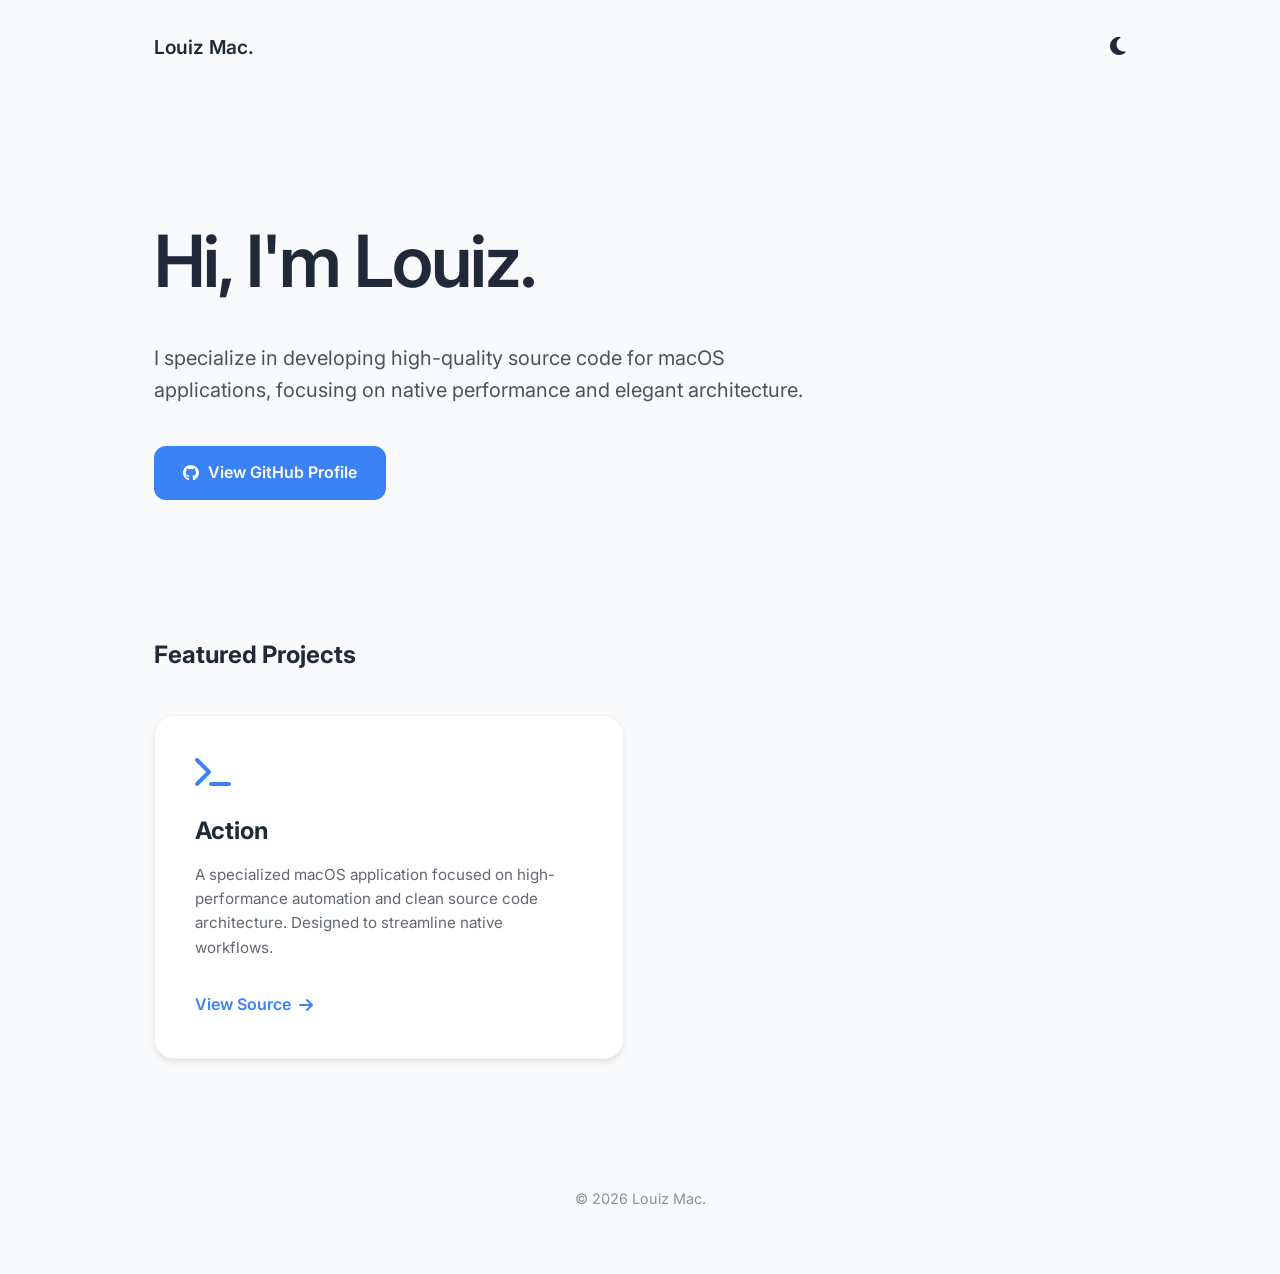
==== index.html @ d2826c2b "Add files via upload" ====
<!DOCTYPE html>
<html lang="en">
<head>
    <meta charset="UTF-8">
    <meta name="viewport" content="width=device-width, initial-scale=1.0">
    <title>Louiz Mac | macOS Developer</title>
    <link href="https://fonts.googleapis.com/css2?family=Inter:wght@300;400;600&display=swap" rel="stylesheet">
    <link rel="stylesheet" href="https://cdnjs.cloudflare.com/ajax/libs/font-awesome/6.4.0/css/all.min.css">
    
    <style>
        :root {
            --bg-color: #f9fafb;
            --text-color: #1f2937;
            --card-bg: #ffffff;
            --primary: #3b82f6;
            --hover-color: #2563eb;
            --shadow: 0 4px 6px -1px rgba(0, 0, 0, 0.1);
            --transition: all 0.3s cubic-bezier(0.4, 0, 0.2, 1);
        }

        [data-theme="dark"] {
            --bg-color: #0f172a;
            --text-color: #f1f5f9;
            --card-bg: #1e293b;
            --primary: #60a5fa;
            --hover-color: #3b82f6;
            --shadow: 0 10px 15px -3px rgba(0, 0, 0, 0.3);
        }

        * { margin: 0; padding: 0; box-sizing: border-box; }

        body {
            font-family: 'Inter', sans-serif;
            background-color: var(--bg-color);
            color: var(--text-color);
            transition: background-color 0.4s ease, color 0.4s ease;
            line-height: 1.6;
            min-height: 100vh;
        }

        @keyframes fadeInUp {
            from { opacity: 0; transform: translateY(20px); }
            to { opacity: 1; transform: translateY(0); }
        }

        .animate-up { opacity: 0; animation: fadeInUp 0.8s ease forwards; }
        .delay-1 { animation-delay: 0.2s; }
        .delay-2 { animation-delay: 0.4s; }

        nav {
            display: flex;
            justify-content: space-between;
            align-items: center;
            padding: 2rem 5%;
            max-width: 1100px;
            margin: 0 auto;
        }

        .logo { font-size: 1.2rem; font-weight: 600; }

        .theme-toggle {
            background: none; border: none; color: var(--text-color);
            font-size: 1.3rem; cursor: pointer; transition: var(--transition);
        }

        header {
            padding: 12vh 5% 8vh 5%;
            max-width: 1100px;
            margin: 0 auto;
        }

        header h1 {
            font-size: clamp(2.5rem, 6vw, 4.5rem);
            font-weight: 600;
            margin-bottom: 1.5rem;
            letter-spacing: -2px;
        }

        header p {
            font-size: 1.25rem;
            opacity: 0.8;
            margin-bottom: 2.5rem;
            max-width: 650px;
        }

        .btn {
            display: inline-flex;
            align-items: center;
            gap: 0.6rem;
            background-color: var(--primary);
            color: #fff !important;
            padding: 0.9rem 1.8rem;
            border-radius: 12px;
            text-decoration: none;
            font-weight: 600;
            transition: var(--transition);
        }

        .btn:hover {
            transform: translateY(-3px);
            box-shadow: 0 10px 20px -5px rgba(59, 130, 246, 0.4);
        }

        section {
            padding: 4rem 5%;
            max-width: 1100px;
            margin: 0 auto;
        }

        .grid {
            display: grid;
            grid-template-columns: repeat(auto-fill, minmax(320px, 1fr));
            gap: 2rem;
        }

        .card {
            background-color: var(--card-bg);
            border-radius: 20px;
            padding: 2.5rem;
            box-shadow: var(--shadow);
            transition: var(--transition);
            text-decoration: none;
            color: inherit;
            border: 1px solid rgba(0,0,0,0.05);
        }

        [data-theme="dark"] .card { border-color: rgba(255,255,255,0.05); }

        .card:hover {
            transform: translateY(-10px);
            border-color: var(--primary);
        }

        .card i.main-icon {
            font-size: 2rem;
            color: var(--primary);
            margin-bottom: 1.5rem;
            display: block;
        }

        .card h3 { font-size: 1.5rem; margin-bottom: 0.8rem; }
        .card p { opacity: 0.7; font-size: 0.95rem; margin-bottom: 2rem; }

        .card-link {
            font-weight: 600;
            color: var(--primary);
            display: flex;
            align-items: center;
            gap: 0.5rem;
        }

        footer {
            text-align: center;
            padding: 4rem 0;
            opacity: 0.5;
            font-size: 0.9rem;
        }

        @media (max-width: 768px) {
            header { text-align: center; }
            header p { margin-left: auto; margin-right: auto; }
        }
    </style>
</head>
<body>

    <nav class="animate-up">
        <div class="logo">Louiz Mac.</div>
        <button class="theme-toggle" id="theme-toggle">
            <i class="fas fa-moon"></i>
        </button>
    </nav>

    <header class="animate-up delay-1">
        <h1>Hi, I'm Louiz.</h1>
        <p>I specialize in developing high-quality source code for macOS applications, focusing on native performance and elegant architecture.</p>
        <a href="https://github.com/louizmac" target="_blank" class="btn">
            <i class="fab fa-github"></i> View GitHub Profile
        </a>
    </header>

    <section class="animate-up delay-2">
        <h2 style="margin-bottom: 2.5rem;">Featured Projects</h2>
        <div class="grid" id="project-container">
            </div>
    </section>

    <footer>
        <p>&copy; <span id="year"></span> Louiz Mac.</p>
    </footer>

    <script>
        document.getElementById('year').textContent = new Date().getFullYear();

        async function loadProjects() {
            const container = document.getElementById('project-container');
            try {
                const response = await fetch('projects.json');
                const projects = await response.json();
                
                container.innerHTML = projects.map(p => `
                    <a href="${p.link}" target="_blank" class="card">
                        <i class="${p.icon} main-icon"></i>
                        <h3>${p.title}</h3>
                        <p>${p.description}</p>
                        <div class="card-link">
                            View Source <i class="fas fa-arrow-right"></i>
                        </div>
                    </a>
                `).join('');
            } catch (err) {
                container.innerHTML = "<p>Error loading projects. Check console.</p>";
                console.error(err);
            }
        }

        const themeToggle = document.getElementById('theme-toggle');
        const icon = themeToggle.querySelector('i');
        
        const setTheme = (theme) => {
            document.documentElement.setAttribute('data-theme', theme);
            localStorage.setItem('theme', theme);
            icon.className = theme === 'dark' ? 'fas fa-sun' : 'fas fa-moon';
        };

        themeToggle.addEventListener('click', () => {
            const isDark = document.documentElement.getAttribute('data-theme') === 'dark';
            setTheme(isDark ? 'light' : 'dark');
        });

        const savedTheme = localStorage.getItem('theme') || 
            (window.matchMedia('(prefers-color-scheme: dark)').matches ? 'dark' : 'light');
        setTheme(savedTheme);
        loadProjects();
    </script>
</body>
</html>
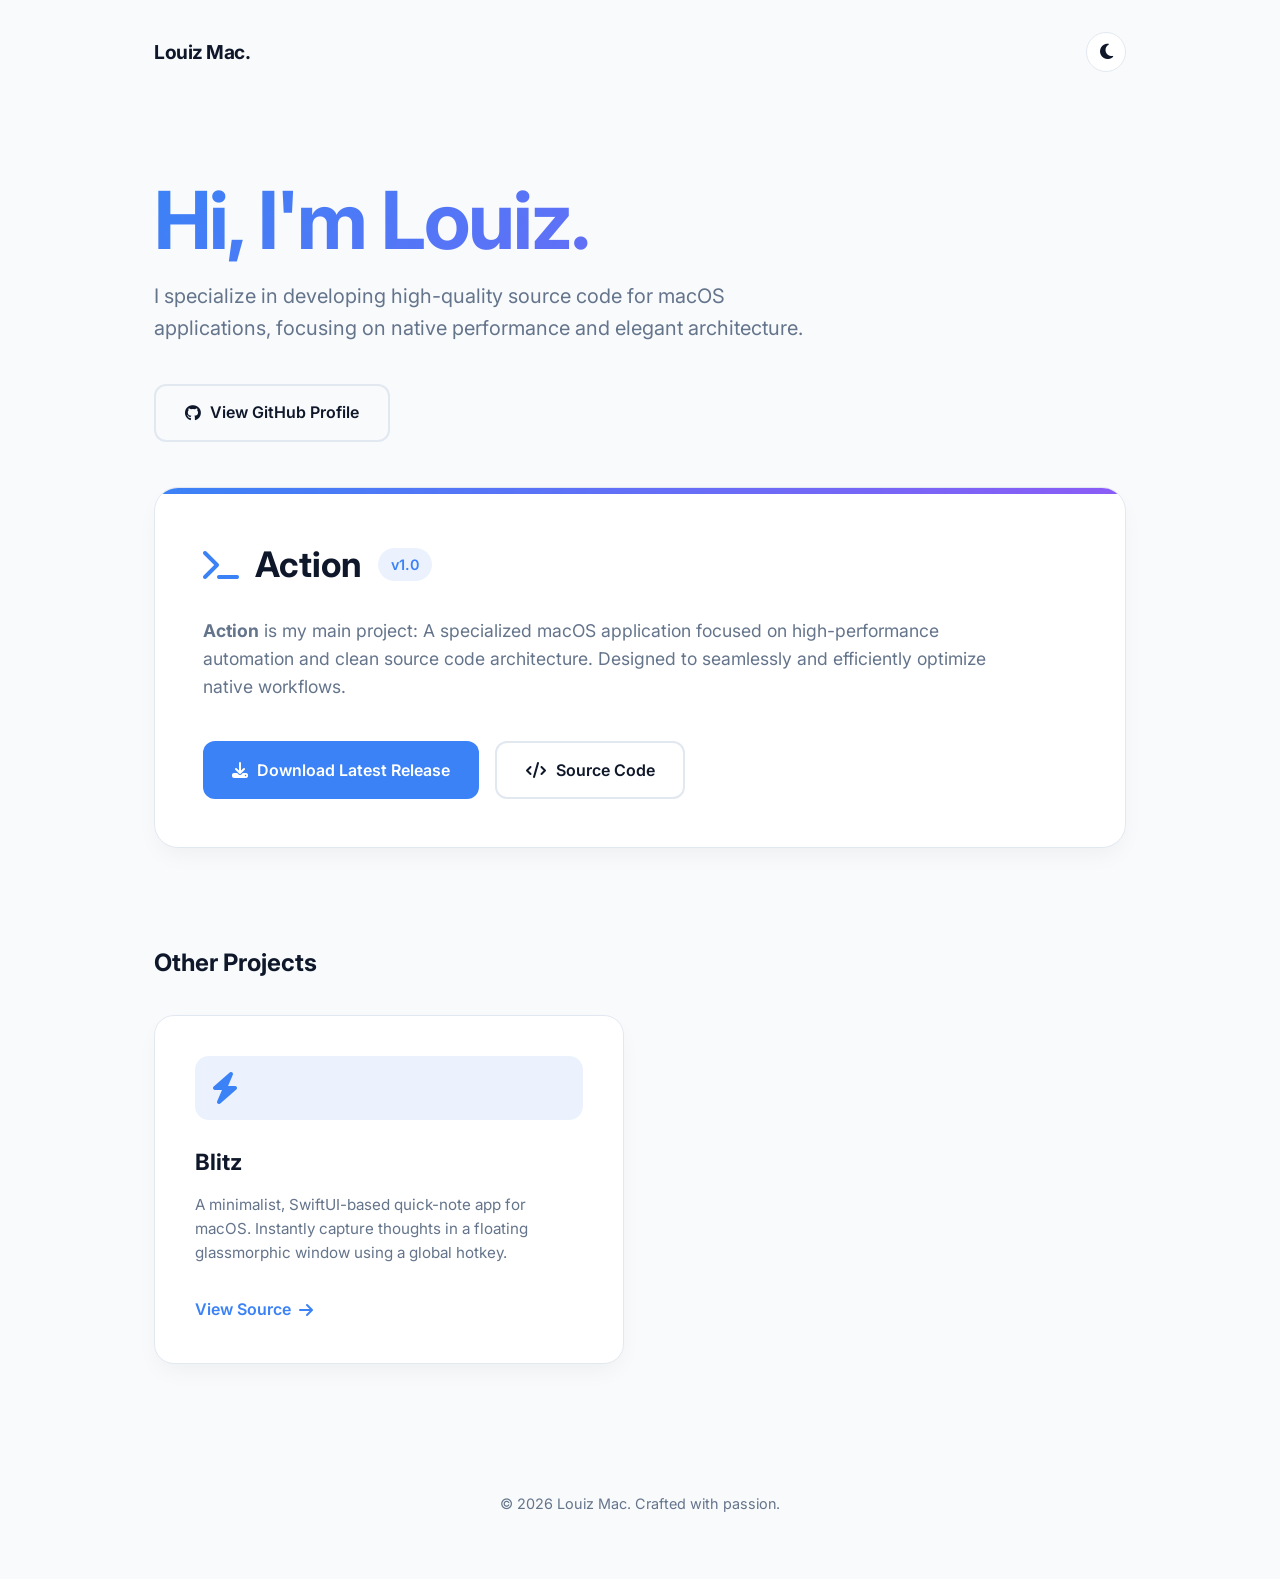
==== commit 9574a40c: "Update index.html" ====
--- a/index.html
+++ b/index.html
@@ -4,27 +4,33 @@
     <meta charset="UTF-8">
     <meta name="viewport" content="width=device-width, initial-scale=1.0">
     <title>Louiz Mac | macOS Developer</title>
-    <link href="https://fonts.googleapis.com/css2?family=Inter:wght@300;400;600&display=swap" rel="stylesheet">
+    <link href="https://fonts.googleapis.com/css2?family=Inter:wght@300;400;500;600;700&display=swap" rel="stylesheet">
     <link rel="stylesheet" href="https://cdnjs.cloudflare.com/ajax/libs/font-awesome/6.4.0/css/all.min.css">
     
     <style>
         :root {
-            --bg-color: #f9fafb;
-            --text-color: #1f2937;
+            --bg-color: #f8fafc;
+            --text-color: #0f172a;
+            --text-muted: #64748b;
             --card-bg: #ffffff;
             --primary: #3b82f6;
-            --hover-color: #2563eb;
-            --shadow: 0 4px 6px -1px rgba(0, 0, 0, 0.1);
+            --primary-hover: #2563eb;
+            --accent: #8b5cf6;
+            --border-color: #e2e8f0;
+            --shadow: 0 10px 25px -5px rgba(0, 0, 0, 0.05), 0 8px 10px -6px rgba(0, 0, 0, 0.01);
             --transition: all 0.3s cubic-bezier(0.4, 0, 0.2, 1);
         }
 
         [data-theme="dark"] {
             --bg-color: #0f172a;
-            --text-color: #f1f5f9;
+            --text-color: #f8fafc;
+            --text-muted: #94a3b8;
             --card-bg: #1e293b;
             --primary: #60a5fa;
-            --hover-color: #3b82f6;
-            --shadow: 0 10px 15px -3px rgba(0, 0, 0, 0.3);
+            --primary-hover: #3b82f6;
+            --accent: #a78bfa;
+            --border-color: rgba(255, 255, 255, 0.1);
+            --shadow: 0 20px 25px -5px rgba(0, 0, 0, 0.3), 0 8px 10px -6px rgba(0, 0, 0, 0.1);
         }
 
         * { margin: 0; padding: 0; box-sizing: border-box; }
@@ -44,8 +50,9 @@
         }
 
         .animate-up { opacity: 0; animation: fadeInUp 0.8s ease forwards; }
-        .delay-1 { animation-delay: 0.2s; }
-        .delay-2 { animation-delay: 0.4s; }
+        .delay-1 { animation-delay: 0.15s; }
+        .delay-2 { animation-delay: 0.3s; }
+        .delay-3 { animation-delay: 0.45s; }
 
         nav {
             display: flex;
@@ -56,29 +63,39 @@
             margin: 0 auto;
         }
 
-        .logo { font-size: 1.2rem; font-weight: 600; }
+        .logo { font-size: 1.2rem; font-weight: 700; letter-spacing: -0.5px; }
 
         .theme-toggle {
-            background: none; border: none; color: var(--text-color);
-            font-size: 1.3rem; cursor: pointer; transition: var(--transition);
-        }
+            background: var(--card-bg); 
+            border: 1px solid var(--border-color);
+            color: var(--text-color);
+            width: 40px; height: 40px;
+            border-radius: 50%;
+            display: flex; align-items: center; justify-content: center;
+            font-size: 1.1rem; cursor: pointer; transition: var(--transition);
+        }
+        .theme-toggle:hover { transform: rotate(15deg); }
 
         header {
-            padding: 12vh 5% 8vh 5%;
+            padding: 8vh 5% 5vh 5%;
             max-width: 1100px;
             margin: 0 auto;
         }
 
         header h1 {
-            font-size: clamp(2.5rem, 6vw, 4.5rem);
-            font-weight: 600;
-            margin-bottom: 1.5rem;
+            font-size: clamp(3rem, 7vw, 5rem);
+            font-weight: 700;
+            margin-bottom: 1rem;
             letter-spacing: -2px;
+            line-height: 1.1;
+            background: linear-gradient(135deg, var(--primary), var(--accent));
+            -webkit-background-clip: text;
+            -webkit-text-fill-color: transparent;
         }
 
         header p {
             font-size: 1.25rem;
-            opacity: 0.8;
+            color: var(--text-muted);
             margin-bottom: 2.5rem;
             max-width: 650px;
         }
@@ -86,6 +103,7 @@
         .btn {
             display: inline-flex;
             align-items: center;
+            justify-content: center;
             gap: 0.6rem;
             background-color: var(--primary);
             color: #fff !important;
@@ -94,17 +112,113 @@
             text-decoration: none;
             font-weight: 600;
             transition: var(--transition);
+            border: none;
+            cursor: pointer;
         }
 
         .btn:hover {
+            background-color: var(--primary-hover);
             transform: translateY(-3px);
             box-shadow: 0 10px 20px -5px rgba(59, 130, 246, 0.4);
         }
 
-        section {
-            padding: 4rem 5%;
+        .btn-outline {
+            background-color: transparent;
+            color: var(--text-color) !important;
+            border: 2px solid var(--border-color);
+        }
+
+        .btn-outline:hover {
+            background-color: var(--card-bg);
+            border-color: var(--primary);
+            box-shadow: none;
+        }
+
+        .hero-project {
+            padding: 0 5% 4rem 5%;
             max-width: 1100px;
             margin: 0 auto;
+        }
+
+        .main-card {
+            background: var(--card-bg);
+            border-radius: 24px;
+            padding: 3rem;
+            box-shadow: var(--shadow);
+            border: 1px solid var(--border-color);
+            position: relative;
+            overflow: hidden;
+            display: flex;
+            flex-direction: column;
+            gap: 1.5rem;
+        }
+
+        .main-card::before {
+            content: '';
+            position: absolute;
+            top: 0; left: 0; width: 100%; height: 6px;
+            background: linear-gradient(90deg, var(--primary), var(--accent));
+        }
+
+        .main-card-header {
+            display: flex;
+            align-items: center;
+            justify-content: space-between;
+            flex-wrap: wrap;
+            gap: 1rem;
+        }
+
+        .project-title-group {
+            display: flex;
+            align-items: center;
+            gap: 1rem;
+        }
+
+        .main-card h2 {
+            font-size: 2.2rem;
+            font-weight: 700;
+        }
+
+        .version-badge {
+            background: rgba(59, 130, 246, 0.1);
+            color: var(--primary);
+            padding: 0.3rem 0.8rem;
+            border-radius: 20px;
+            font-size: 0.9rem;
+            font-weight: 600;
+            display: inline-flex;
+            align-items: center;
+            gap: 0.4rem;
+        }
+
+        [data-theme="dark"] .version-badge { background: rgba(96, 165, 250, 0.15); }
+
+        .main-card p {
+            color: var(--text-muted);
+            font-size: 1.1rem;
+            max-width: 800px;
+        }
+
+        .main-card-actions {
+            display: flex;
+            gap: 1rem;
+            margin-top: 1rem;
+            flex-wrap: wrap;
+        }
+
+        section {
+            padding: 2rem 5% 4rem 5%;
+            max-width: 1100px;
+            margin: 0 auto;
+        }
+
+        .section-title {
+            font-size: 1.5rem;
+            margin-bottom: 2rem;
+            color: var(--text-color);
+            display: flex;
+            align-items: center;
+            gap: 0.5rem;
         }
 
         .grid {
@@ -121,13 +235,13 @@
             transition: var(--transition);
             text-decoration: none;
             color: inherit;
-            border: 1px solid rgba(0,0,0,0.05);
-        }
-
-        [data-theme="dark"] .card { border-color: rgba(255,255,255,0.05); }
+            border: 1px solid var(--border-color);
+            display: flex;
+            flex-direction: column;
+        }
 
         .card:hover {
-            transform: translateY(-10px);
+            transform: translateY(-8px);
             border-color: var(--primary);
         }
 
@@ -135,11 +249,16 @@
             font-size: 2rem;
             color: var(--primary);
             margin-bottom: 1.5rem;
-            display: block;
-        }
-
-        .card h3 { font-size: 1.5rem; margin-bottom: 0.8rem; }
-        .card p { opacity: 0.7; font-size: 0.95rem; margin-bottom: 2rem; }
+            display: inline-block;
+            background: rgba(59, 130, 246, 0.1);
+            padding: 1rem;
+            border-radius: 14px;
+        }
+
+        [data-theme="dark"] .card i.main-icon { background: rgba(96, 165, 250, 0.15); }
+
+        .card h3 { font-size: 1.4rem; margin-bottom: 0.8rem; }
+        .card p { color: var(--text-muted); font-size: 0.95rem; margin-bottom: 2rem; flex-grow: 1; }
 
         .card-link {
             font-weight: 600;
@@ -147,18 +266,20 @@
             display: flex;
             align-items: center;
             gap: 0.5rem;
+            margin-top: auto;
         }
 
         footer {
             text-align: center;
             padding: 4rem 0;
-            opacity: 0.5;
+            color: var(--text-muted);
             font-size: 0.9rem;
         }
 
         @media (max-width: 768px) {
-            header { text-align: center; }
-            header p { margin-left: auto; margin-right: auto; }
+            header, .main-card-header { text-align: center; justify-content: center; }
+            .project-title-group { flex-direction: column; }
+            .main-card-actions { justify-content: center; }
         }
     </style>
 </head>
@@ -166,7 +287,7 @@
 
     <nav class="animate-up">
         <div class="logo">Louiz Mac.</div>
-        <button class="theme-toggle" id="theme-toggle">
+        <button class="theme-toggle" id="theme-toggle" aria-label="Toggle Dark Mode">
             <i class="fas fa-moon"></i>
         </button>
     </nav>
@@ -174,23 +295,70 @@
     <header class="animate-up delay-1">
         <h1>Hi, I'm Louiz.</h1>
         <p>I specialize in developing high-quality source code for macOS applications, focusing on native performance and elegant architecture.</p>
-        <a href="https://github.com/louizmac" target="_blank" class="btn">
+        <a href="https://github.com/louizmac" target="_blank" class="btn btn-outline">
             <i class="fab fa-github"></i> View GitHub Profile
         </a>
     </header>
 
-    <section class="animate-up delay-2">
-        <h2 style="margin-bottom: 2.5rem;">Featured Projects</h2>
+    <div class="hero-project animate-up delay-2">
+        <div class="main-card">
+            <div class="main-card-header">
+                <div class="project-title-group">
+                    <i class="fas fa-terminal" style="font-size: 2rem; color: var(--primary);"></i>
+                    <h2>Action</h2>
+                    <span class="version-badge" id="action-version">
+                        <i class="fas fa-circle-notch fa-spin"></i> Fetching...
+                    </span>
+                </div>
+            </div>
+            
+            <p><strong>Action</strong> is my main project: A specialized macOS application focused on high-performance automation and clean source code architecture. Designed to seamlessly and efficiently optimize native workflows.</p>
+            
+            <div class="main-card-actions">
+                <a href="https://github.com/louizmac/action/releases" target="_blank" id="action-download" class="btn">
+                    <i class="fas fa-download"></i> Download Latest Release
+                </a>
+                <a href="https://github.com/louizmac/action" target="_blank" class="btn btn-outline">
+                    <i class="fas fa-code"></i> Source Code
+                </a>
+            </div>
+        </div>
+    </div>
+
+    <section class="animate-up delay-3">
+        <h2 class="section-title">Other Projects</h2>
         <div class="grid" id="project-container">
-            </div>
+        </div>
     </section>
 
     <footer>
-        <p>&copy; <span id="year"></span> Louiz Mac.</p>
+        <p>&copy; <span id="year"></span> Louiz Mac. Crafted with passion.</p>
     </footer>
 
     <script>
         document.getElementById('year').textContent = new Date().getFullYear();
+
+        async function fetchActionRelease() {
+            try {
+                const response = await fetch('https://api.github.com/repos/louizmac/action/releases/latest');
+                const data = await response.json();
+                
+                if (response.ok && data.tag_name) {
+                    document.getElementById('action-version').innerHTML = `<i class="fas fa-tag"></i> ${data.tag_name}`;
+                    
+                    if (data.assets && data.assets.length > 0) {
+                        document.getElementById('action-download').href = data.assets[0].browser_download_url;
+                    } else {
+                        document.getElementById('action-download').href = data.html_url;
+                    }
+                } else {
+                    document.getElementById('action-version').innerHTML = `In Development`;
+                }
+            } catch (err) {
+                console.error("Failed to fetch GitHub release:", err);
+                document.getElementById('action-version').innerHTML = `v1.0`;
+            }
+        }
 
         async function loadProjects() {
             const container = document.getElementById('project-container');
@@ -198,7 +366,14 @@
                 const response = await fetch('projects.json');
                 const projects = await response.json();
                 
-                container.innerHTML = projects.map(p => `
+                const filteredProjects = projects.filter(p => p.title.toLowerCase() !== 'action');
+                
+                if(filteredProjects.length === 0) {
+                    container.innerHTML = "<p style='color: var(--text-muted);'>No other projects at the moment.</p>";
+                    return;
+                }
+
+                container.innerHTML = filteredProjects.map(p => `
                     <a href="${p.link}" target="_blank" class="card">
                         <i class="${p.icon} main-icon"></i>
                         <h3>${p.title}</h3>
@@ -231,7 +406,9 @@
         const savedTheme = localStorage.getItem('theme') || 
             (window.matchMedia('(prefers-color-scheme: dark)').matches ? 'dark' : 'light');
         setTheme(savedTheme);
+        
+        fetchActionRelease();
         loadProjects();
     </script>
 </body>
-</html>+</html>
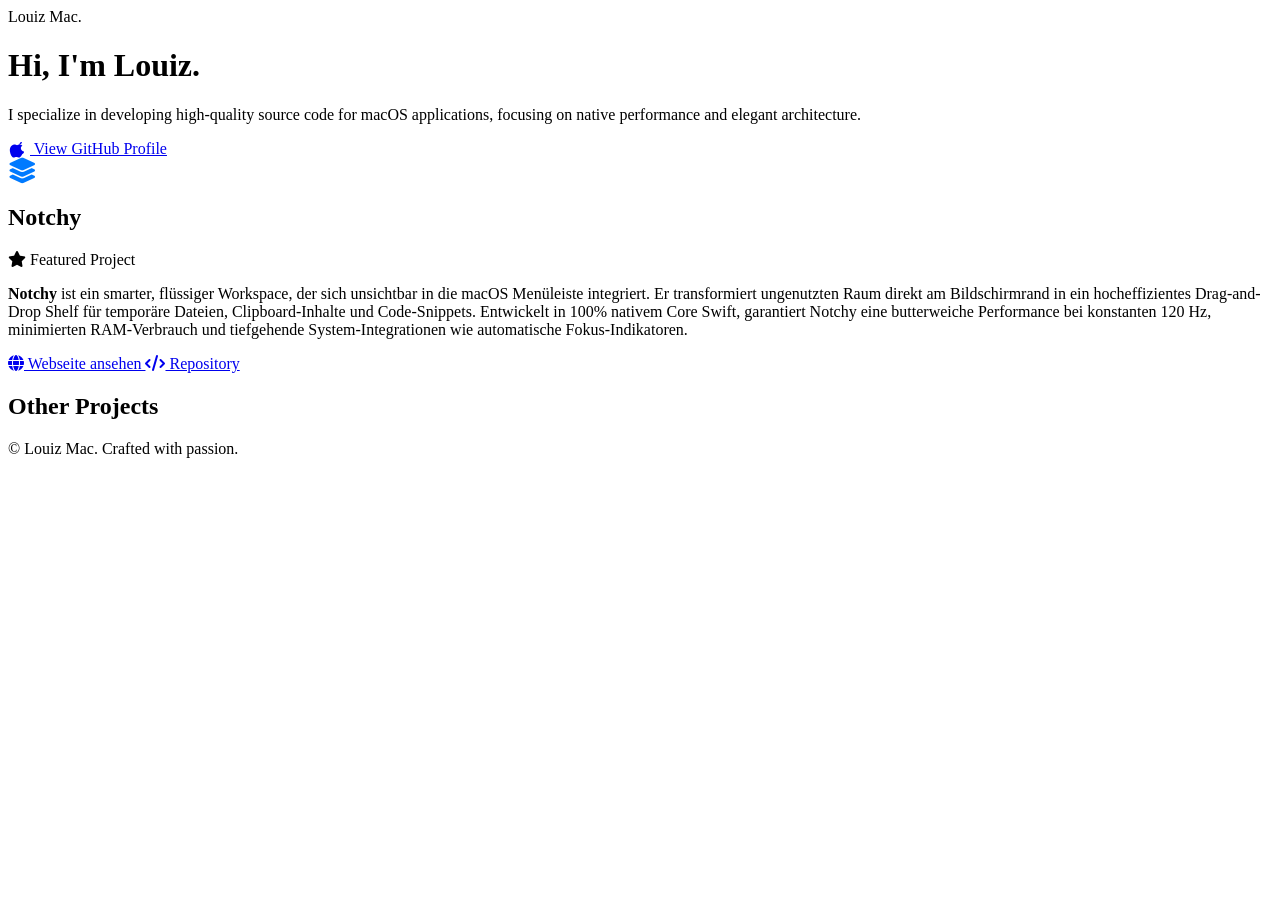
==== commit 9c3960aa: "Update index.html" ====
--- a/index.html
+++ b/index.html
@@ -1,5 +1,5 @@
 <!DOCTYPE html>
-<html lang="en">
+<html lang="de" class="scroll-smooth">
 <head>
     <meta charset="UTF-8">
     <meta name="viewport" content="width=device-width, initial-scale=1.0">
@@ -7,296 +7,26 @@
     <link href="https://fonts.googleapis.com/css2?family=Inter:wght@300;400;500;600;700&display=swap" rel="stylesheet">
     <link rel="stylesheet" href="https://cdnjs.cloudflare.com/ajax/libs/font-awesome/6.4.0/css/all.min.css">
     
-    <style>
-        :root {
-            --bg-color: #f8fafc;
-            --text-color: #0f172a;
-            --text-muted: #64748b;
-            --card-bg: #ffffff;
-            --primary: #3b82f6;
-            --primary-hover: #2563eb;
-            --accent: #8b5cf6;
-            --border-color: #e2e8f0;
-            --shadow: 0 10px 25px -5px rgba(0, 0, 0, 0.05), 0 8px 10px -6px rgba(0, 0, 0, 0.01);
-            --transition: all 0.3s cubic-bezier(0.4, 0, 0.2, 1);
-        }
-
-        [data-theme="dark"] {
-            --bg-color: #0f172a;
-            --text-color: #f8fafc;
-            --text-muted: #94a3b8;
-            --card-bg: #1e293b;
-            --primary: #60a5fa;
-            --primary-hover: #3b82f6;
-            --accent: #a78bfa;
-            --border-color: rgba(255, 255, 255, 0.1);
-            --shadow: 0 20px 25px -5px rgba(0, 0, 0, 0.3), 0 8px 10px -6px rgba(0, 0, 0, 0.1);
-        }
-
-        * { margin: 0; padding: 0; box-sizing: border-box; }
-
-        body {
-            font-family: 'Inter', sans-serif;
-            background-color: var(--bg-color);
-            color: var(--text-color);
-            transition: background-color 0.4s ease, color 0.4s ease;
-            line-height: 1.6;
-            min-height: 100vh;
-        }
-
-        @keyframes fadeInUp {
-            from { opacity: 0; transform: translateY(20px); }
-            to { opacity: 1; transform: translateY(0); }
-        }
-
-        .animate-up { opacity: 0; animation: fadeInUp 0.8s ease forwards; }
-        .delay-1 { animation-delay: 0.15s; }
-        .delay-2 { animation-delay: 0.3s; }
-        .delay-3 { animation-delay: 0.45s; }
-
-        nav {
-            display: flex;
-            justify-content: space-between;
-            align-items: center;
-            padding: 2rem 5%;
-            max-width: 1100px;
-            margin: 0 auto;
-        }
-
-        .logo { font-size: 1.2rem; font-weight: 700; letter-spacing: -0.5px; }
-
-        .theme-toggle {
-            background: var(--card-bg); 
-            border: 1px solid var(--border-color);
-            color: var(--text-color);
-            width: 40px; height: 40px;
-            border-radius: 50%;
-            display: flex; align-items: center; justify-content: center;
-            font-size: 1.1rem; cursor: pointer; transition: var(--transition);
-        }
-        .theme-toggle:hover { transform: rotate(15deg); }
-
-        header {
-            padding: 8vh 5% 5vh 5%;
-            max-width: 1100px;
-            margin: 0 auto;
-        }
-
-        header h1 {
-            font-size: clamp(3rem, 7vw, 5rem);
-            font-weight: 700;
-            margin-bottom: 1rem;
-            letter-spacing: -2px;
-            line-height: 1.1;
-            background: linear-gradient(135deg, var(--primary), var(--accent));
-            -webkit-background-clip: text;
-            -webkit-text-fill-color: transparent;
-        }
-
-        header p {
-            font-size: 1.25rem;
-            color: var(--text-muted);
-            margin-bottom: 2.5rem;
-            max-width: 650px;
-        }
-
-        .btn {
-            display: inline-flex;
-            align-items: center;
-            justify-content: center;
-            gap: 0.6rem;
-            background-color: var(--primary);
-            color: #fff !important;
-            padding: 0.9rem 1.8rem;
-            border-radius: 12px;
-            text-decoration: none;
-            font-weight: 600;
-            transition: var(--transition);
-            border: none;
-            cursor: pointer;
-        }
-
-        .btn:hover {
-            background-color: var(--primary-hover);
-            transform: translateY(-3px);
-            box-shadow: 0 10px 20px -5px rgba(59, 130, 246, 0.4);
-        }
-
-        .btn-outline {
-            background-color: transparent;
-            color: var(--text-color) !important;
-            border: 2px solid var(--border-color);
-        }
-
-        .btn-outline:hover {
-            background-color: var(--card-bg);
-            border-color: var(--primary);
-            box-shadow: none;
-        }
-
-        .hero-project {
-            padding: 0 5% 4rem 5%;
-            max-width: 1100px;
-            margin: 0 auto;
-        }
-
-        .main-card {
-            background: var(--card-bg);
-            border-radius: 24px;
-            padding: 3rem;
-            box-shadow: var(--shadow);
-            border: 1px solid var(--border-color);
-            position: relative;
-            overflow: hidden;
-            display: flex;
-            flex-direction: column;
-            gap: 1.5rem;
-        }
-
-        .main-card::before {
-            content: '';
-            position: absolute;
-            top: 0; left: 0; width: 100%; height: 6px;
-            background: linear-gradient(90deg, var(--primary), var(--accent));
-        }
-
-        .main-card-header {
-            display: flex;
-            align-items: center;
-            justify-content: space-between;
-            flex-wrap: wrap;
-            gap: 1rem;
-        }
-
-        .project-title-group {
-            display: flex;
-            align-items: center;
-            gap: 1rem;
-        }
-
-        .main-card h2 {
-            font-size: 2.2rem;
-            font-weight: 700;
-        }
-
-        .version-badge {
-            background: rgba(59, 130, 246, 0.1);
-            color: var(--primary);
-            padding: 0.3rem 0.8rem;
-            border-radius: 20px;
-            font-size: 0.9rem;
-            font-weight: 600;
-            display: inline-flex;
-            align-items: center;
-            gap: 0.4rem;
-        }
-
-        [data-theme="dark"] .version-badge { background: rgba(96, 165, 250, 0.15); }
-
-        .main-card p {
-            color: var(--text-muted);
-            font-size: 1.1rem;
-            max-width: 800px;
-        }
-
-        .main-card-actions {
-            display: flex;
-            gap: 1rem;
-            margin-top: 1rem;
-            flex-wrap: wrap;
-        }
-
-        section {
-            padding: 2rem 5% 4rem 5%;
-            max-width: 1100px;
-            margin: 0 auto;
-        }
-
-        .section-title {
-            font-size: 1.5rem;
-            margin-bottom: 2rem;
-            color: var(--text-color);
-            display: flex;
-            align-items: center;
-            gap: 0.5rem;
-        }
-
-        .grid {
-            display: grid;
-            grid-template-columns: repeat(auto-fill, minmax(320px, 1fr));
-            gap: 2rem;
-        }
-
-        .card {
-            background-color: var(--card-bg);
-            border-radius: 20px;
-            padding: 2.5rem;
-            box-shadow: var(--shadow);
-            transition: var(--transition);
-            text-decoration: none;
-            color: inherit;
-            border: 1px solid var(--border-color);
-            display: flex;
-            flex-direction: column;
-        }
-
-        .card:hover {
-            transform: translateY(-8px);
-            border-color: var(--primary);
-        }
-
-        .card i.main-icon {
-            font-size: 2rem;
-            color: var(--primary);
-            margin-bottom: 1.5rem;
-            display: inline-block;
-            background: rgba(59, 130, 246, 0.1);
-            padding: 1rem;
-            border-radius: 14px;
-        }
-
-        [data-theme="dark"] .card i.main-icon { background: rgba(96, 165, 250, 0.15); }
-
-        .card h3 { font-size: 1.4rem; margin-bottom: 0.8rem; }
-        .card p { color: var(--text-muted); font-size: 0.95rem; margin-bottom: 2rem; flex-grow: 1; }
-
-        .card-link {
-            font-weight: 600;
-            color: var(--primary);
-            display: flex;
-            align-items: center;
-            gap: 0.5rem;
-            margin-top: auto;
-        }
-
-        footer {
-            text-align: center;
-            padding: 4rem 0;
-            color: var(--text-muted);
-            font-size: 0.9rem;
-        }
-
-        @media (max-width: 768px) {
-            header, .main-card-header { text-align: center; justify-content: center; }
-            .project-title-group { flex-direction: column; }
-            .main-card-actions { justify-content: center; }
-        }
-    </style>
+    <link rel="stylesheet" href="idx/style.css">
 </head>
 <body>
 
+    <div class="bg-glow glow-1"></div>
+    <div class="bg-glow glow-2"></div>
+    <div class="bg-glow glow-3"></div>
+
     <nav class="animate-up">
         <div class="logo">Louiz Mac.</div>
-        <button class="theme-toggle" id="theme-toggle" aria-label="Toggle Dark Mode">
-            <i class="fas fa-moon"></i>
-        </button>
     </nav>
 
     <header class="animate-up delay-1">
-        <h1>Hi, I'm Louiz.</h1>
+        <h1>Hi, I'm <span class="gradient-text">Louiz.</span></h1>
         <p>I specialize in developing high-quality source code for macOS applications, focusing on native performance and elegant architecture.</p>
         <a href="https://github.com/louizmac" target="_blank" class="btn btn-outline">
-            <i class="fab fa-github"></i> View GitHub Profile
+            <svg class="w-4 h-4 mb-0.5" viewBox="0 0 170 170" width="16" height="16" style="display:inline-block; vertical-align:middle; margin-right:6px;" fill="currentColor">
+                <path d="M150.37 130.25c-2.45 5.66-5.35 10.87-8.71 15.66-4.58 6.53-8.33 11.05-11.22 13.56-4.48 4.12-9.28 6.23-14.42 6.35-3.69 0-8.14-1.05-13.32-3.18-5.19-2.12-9.97-3.17-14.34-3.17-4.58 0-9.49 1.05-14.75 3.17-5.26 2.13-9.5 3.24-12.74 3.35-4.34.13-9.29-2.11-14.86-6.71-4.43-3.74-8.41-8.81-11.98-15.21-6.13-11.12-10.51-24.57-13.11-40.35-2.6-15.77-2.02-29.24 1.73-40.37 3.93-11.66 10.17-20.72 18.71-27.19 8.54-6.47 17.42-9.79 26.65-9.97 4.56-.04 9.79 1.17 15.7 3.64 5.9 2.48 9.94 3.72 12.13 3.72 2.1 0 6.34-1.31 12.73-3.91 6.38-2.6 11.46-3.83 15.23-3.7 11.98.49 21.62 5.04 28.93 13.67-11.04 6.76-16.4 15.93-16.1 27.5.31 9.49 4.09 17.4 11.33 23.73 7.24 6.33 15.65 9.71 25.22 10.15-2.24 6.71-5.12 13.22-8.62 19.53zM119.22 30.13c0-7.33 2.65-14.19 7.96-20.58 5.3-6.38 11.98-10.15 20.02-11.3 1.05 7.64-1.63 14.68-8.03 21.13-6.4 6.46-13.33 9.97-20.78 10.54-.15-.54-.22-1.12-.22-1.79z"/>
+            </svg>
+            View GitHub Profile
         </a>
     </header>
 
@@ -304,22 +34,22 @@
         <div class="main-card">
             <div class="main-card-header">
                 <div class="project-title-group">
-                    <i class="fas fa-terminal" style="font-size: 2rem; color: var(--primary);"></i>
-                    <h2>Action</h2>
-                    <span class="version-badge" id="action-version">
-                        <i class="fas fa-circle-notch fa-spin"></i> Fetching...
+                    <i class="fas fa-layer-group" style="font-size: 1.6rem; color: #007aff;"></i>
+                    <h2>Notchy</h2>
+                    <span class="version-badge">
+                        <i class="fas fa-star"></i> Featured Project
                     </span>
                 </div>
             </div>
             
-            <p><strong>Action</strong> is my main project: A specialized macOS application focused on high-performance automation and clean source code architecture. Designed to seamlessly and efficiently optimize native workflows.</p>
+            <p><strong>Notchy</strong> ist ein smarter, flüssiger Workspace, der sich unsichtbar in die macOS Menüleiste integriert. Er transformiert ungenutzten Raum direkt am Bildschirmrand in ein hocheffizientes Drag-and-Drop Shelf für temporäre Dateien, Clipboard-Inhalte und Code-Snippets. Entwickelt in 100% nativem Core Swift, garantiert Notchy eine butterweiche Performance bei konstanten 120 Hz, minimierten RAM-Verbrauch und tiefgehende System-Integrationen wie automatische Fokus-Indikatoren.</p>
             
             <div class="main-card-actions">
-                <a href="https://github.com/louizmac/action/releases" target="_blank" id="action-download" class="btn">
-                    <i class="fas fa-download"></i> Download Latest Release
+                <a href="notchy.html" class="btn">
+                    <i class="fas fa-globe"></i> Webseite ansehen
                 </a>
-                <a href="https://github.com/louizmac/action" target="_blank" class="btn btn-outline">
-                    <i class="fas fa-code"></i> Source Code
+                <a href="https://github.com/louizmac" target="_blank" class="btn btn-outline">
+                    <i class="fas fa-code"></i> Repository
                 </a>
             </div>
         </div>
@@ -328,87 +58,13 @@
     <section class="animate-up delay-3">
         <h2 class="section-title">Other Projects</h2>
         <div class="grid" id="project-container">
-        </div>
+            </div>
     </section>
 
     <footer>
         <p>&copy; <span id="year"></span> Louiz Mac. Crafted with passion.</p>
     </footer>
 
-    <script>
-        document.getElementById('year').textContent = new Date().getFullYear();
-
-        async function fetchActionRelease() {
-            try {
-                const response = await fetch('https://api.github.com/repos/louizmac/action/releases/latest');
-                const data = await response.json();
-                
-                if (response.ok && data.tag_name) {
-                    document.getElementById('action-version').innerHTML = `<i class="fas fa-tag"></i> ${data.tag_name}`;
-                    
-                    if (data.assets && data.assets.length > 0) {
-                        document.getElementById('action-download').href = data.assets[0].browser_download_url;
-                    } else {
-                        document.getElementById('action-download').href = data.html_url;
-                    }
-                } else {
-                    document.getElementById('action-version').innerHTML = `In Development`;
-                }
-            } catch (err) {
-                console.error("Failed to fetch GitHub release:", err);
-                document.getElementById('action-version').innerHTML = `v1.0`;
-            }
-        }
-
-        async function loadProjects() {
-            const container = document.getElementById('project-container');
-            try {
-                const response = await fetch('projects.json');
-                const projects = await response.json();
-                
-                const filteredProjects = projects.filter(p => p.title.toLowerCase() !== 'action');
-                
-                if(filteredProjects.length === 0) {
-                    container.innerHTML = "<p style='color: var(--text-muted);'>No other projects at the moment.</p>";
-                    return;
-                }
-
-                container.innerHTML = filteredProjects.map(p => `
-                    <a href="${p.link}" target="_blank" class="card">
-                        <i class="${p.icon} main-icon"></i>
-                        <h3>${p.title}</h3>
-                        <p>${p.description}</p>
-                        <div class="card-link">
-                            View Source <i class="fas fa-arrow-right"></i>
-                        </div>
-                    </a>
-                `).join('');
-            } catch (err) {
-                container.innerHTML = "<p>Error loading projects. Check console.</p>";
-                console.error(err);
-            }
-        }
-
-        const themeToggle = document.getElementById('theme-toggle');
-        const icon = themeToggle.querySelector('i');
-        
-        const setTheme = (theme) => {
-            document.documentElement.setAttribute('data-theme', theme);
-            localStorage.setItem('theme', theme);
-            icon.className = theme === 'dark' ? 'fas fa-sun' : 'fas fa-moon';
-        };
-
-        themeToggle.addEventListener('click', () => {
-            const isDark = document.documentElement.getAttribute('data-theme') === 'dark';
-            setTheme(isDark ? 'light' : 'dark');
-        });
-
-        const savedTheme = localStorage.getItem('theme') || 
-            (window.matchMedia('(prefers-color-scheme: dark)').matches ? 'dark' : 'light');
-        setTheme(savedTheme);
-        
-        fetchActionRelease();
-        loadProjects();
-    </script>
+    <script src="idx/script.js"></script>
 </body>
 </html>
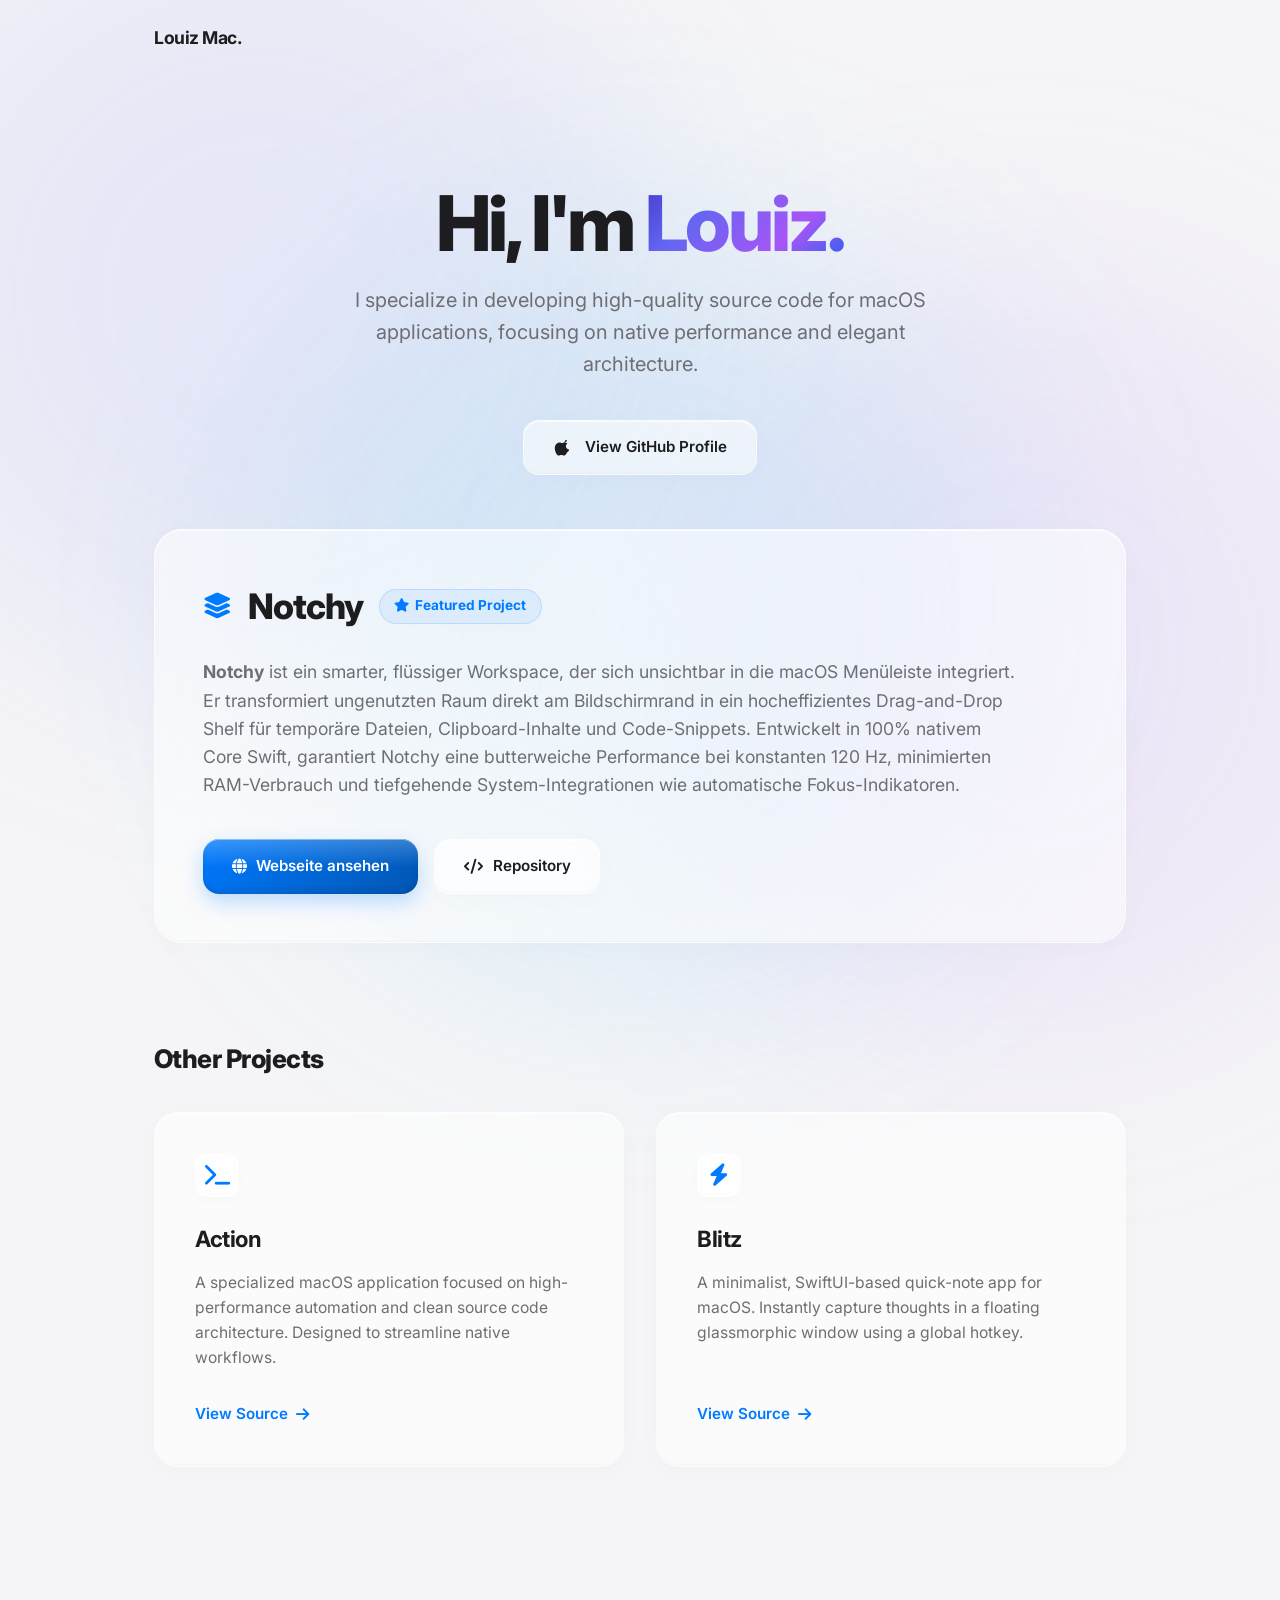
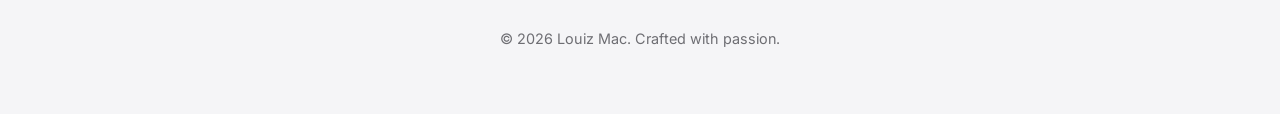
==== commit 3e522ccb: "Update index.html" ====
--- a/index.html
+++ b/index.html
@@ -7,7 +7,7 @@
     <link href="https://fonts.googleapis.com/css2?family=Inter:wght@300;400;500;600;700&display=swap" rel="stylesheet">
     <link rel="stylesheet" href="https://cdnjs.cloudflare.com/ajax/libs/font-awesome/6.4.0/css/all.min.css">
     
-    <link rel="stylesheet" href="idx/style.css">
+    <link rel="stylesheet" href="style0.css">
 </head>
 <body>
 
@@ -65,6 +65,6 @@
         <p>&copy; <span id="year"></span> Louiz Mac. Crafted with passion.</p>
     </footer>
 
-    <script src="idx/script.js"></script>
+    <script src="script0.js"></script>
 </body>
 </html>
--- a/style0.css
+++ b/style0.css
@@ -0,0 +1,338 @@
+:root {
+            --bg-color: #f5f5f7;
+            --text-color: #1d1d1f;
+            --text-muted: #6e6e73;
+            --card-bg: rgba(255, 255, 255, 0.55);
+            --border-color: rgba(255, 255, 255, 0.60);
+            --primary: #007aff;
+            --primary-hover: #0056b3;
+            --accent: #a855f7;
+            --glass-blur: blur(30px) saturate(210%);
+            /* Mehrschichtiger Tiefenschatten */
+            --shadow: 0 4px 30px rgba(0, 0, 0, 0.02), inset 0 1px 1px rgba(255, 255, 255, 0.8), inset 0 -1px 2px rgba(0, 0, 0, 0.03);
+            --shadow-hover: 0 20px 40px rgba(0, 0, 0, 0.04), inset 0 1px 2px rgba(255, 255, 255, 0.9);
+        }
+
+        * { margin: 0; padding: 0; box-sizing: border-box; }
+
+        body {
+            font-family: -apple-system, BlinkMacSystemFont, 'Inter', sans-serif;
+            background-color: var(--bg-color);
+            color: var(--text-color);
+            line-height: 1.6;
+            min-height: 100vh;
+            position: relative;
+            overflow-x: hidden;
+            background-attachment: fixed;
+            -webkit-font-smoothing: antialiased;
+        }
+
+        /* Flüssige, organische Farbauren im Hintergrund */
+        .bg-glow {
+            position: fixed;
+            width: 60vw;
+            height: 60vw;
+            border-radius: 50%;
+            filter: blur(120px);
+            opacity: 0.12;
+            z-index: 0;
+            pointer-events: none;
+        }
+        .glow-1 { top: -10%; left: -10%; background: #818cf8; }
+        .glow-2 { top: 30%; right: -10%; background: #c084fc; }
+        .glow-3 { bottom: -10%; left: 20%; background: #38bdf8; }
+
+        @keyframes fadeInUp {
+            from { opacity: 0; transform: translateY(24px); }
+            to { opacity: 1; transform: translateY(0); }
+        }
+
+        .animate-up { opacity: 0; animation: fadeInUp 0.8s cubic-bezier(0.25, 1, 0.5, 1) forwards; }
+        .delay-1 { animation-delay: 0.1s; }
+        .delay-2 { animation-delay: 0.2s; }
+        .delay-3 { animation-delay: 0.3s; }
+
+        nav {
+            display: flex;
+            justify-content: space-between;
+            align-items: center;
+            padding: 1.5rem 5%;
+            max-width: 1100px;
+            margin: 0 auto;
+            position: sticky;
+            top: 0;
+            z-index: 50;
+            background: transparent;
+        }
+
+        .logo { 
+            font-size: 1.1rem; 
+            font-weight: 700; 
+            letter-spacing: -0.5px; 
+        }
+
+        header {
+            padding: 12vh 5% 6vh 5%;
+            max-width: 1100px;
+            margin: 0 auto;
+            text-align: center;
+            position: relative;
+            z-index: 10;
+        }
+
+        header h1 {
+            font-size: clamp(2.8rem, 6.5vw, 4.8rem);
+            font-weight: 800;
+            margin-bottom: 1.2rem;
+            letter-spacing: -0.04em;
+            line-height: 1.05;
+        }
+
+        /* Statischer Premium-Farbverlauf */
+        .gradient-text {
+            background: linear-gradient(135deg, #4338ca 0%, #6366f1 30%, #a855f7 70%, #2563eb 100%);
+            -webkit-background-clip: text;
+            background-clip: text;
+            color: transparent;
+        }
+
+        header p {
+            font-size: 1.25rem;
+            color: var(--text-muted);
+            margin: 0 auto 2.5rem auto;
+            max-width: 600px;
+            font-weight: 400;
+        }
+
+        /* Premium-Button mit flüssigem 3D-Glanz-Schimmer */
+        .btn {
+            display: inline-flex;
+            align-items: center;
+            justify-content: center;
+            gap: 0.6rem;
+            background: linear-gradient(135deg, #007aff 0%, #0056b3 100%);
+            color: #fff !important;
+            padding: 0.9rem 1.8rem;
+            border-radius: 16px;
+            text-decoration: none;
+            font-weight: 600;
+            font-size: 0.95rem;
+            transition: all 0.4s cubic-bezier(0.25, 1, 0.5, 1);
+            border: none;
+            cursor: pointer;
+            position: relative;
+            overflow: hidden;
+            box-shadow: 0 1px 0 rgba(255, 255, 255, 0.4) inset, 0 8px 20px rgba(0, 122, 255, 0.25), inset 0 -3px 6px rgba(0,0,0,0.1);
+        }
+
+        .btn::before {
+            content: '';
+            position: absolute;
+            top: 0; left: 0; right: 0; height: 50%;
+            background: linear-gradient(to bottom, rgba(255,255,255,0.22) 0%, rgba(255,255,255,0) 100%);
+            border-radius: 16px 16px 0 0;
+        }
+
+        .btn::after {
+            content: '';
+            position: absolute;
+            top: -50%; left: -60%; width: 30%; height: 200%;
+            background: linear-gradient(90deg, rgba(255, 255, 255, 0) 0%, rgba(255, 255, 255, 0.35) 50%, rgba(255, 255, 255, 0) 100%);
+            transform: rotate(25deg);
+            animation: shimmer 6s infinite ease-in-out;
+        }
+
+        @keyframes shimmer {
+            0% { left: -60%; }
+            15% { left: 140%; }
+            100% { left: 140%; }
+        }
+
+        .btn:hover {
+            transform: translateY(-3px) scale(1.01);
+            box-shadow: 0 1px 0 rgba(255, 255, 255, 0.4) inset, 0 14px 28px rgba(0, 122, 255, 0.35);
+        }
+
+        .btn-outline {
+            background: var(--card-bg);
+            backdrop-filter: var(--glass-blur);
+            -webkit-backdrop-filter: var(--glass-blur);
+            color: var(--text-color) !important;
+            border: 1px solid var(--border-color);
+            box-shadow: var(--shadow);
+        }
+        .btn-outline::before, .btn-outline::after { display: none; }
+
+        .btn-outline:hover {
+            background: rgba(255, 255, 255, 0.75);
+            border-color: rgba(255, 255, 255, 0.9);
+            transform: translateY(-3px);
+            box-shadow: var(--shadow-hover);
+        }
+
+        .hero-project {
+            padding: 0 5% 4rem 5%;
+            max-width: 1100px;
+            margin: 0 auto;
+            position: relative;
+            z-index: 10;
+        }
+
+        /* Liquid Glass Main Card */
+        .main-card {
+            background: var(--card-bg);
+            backdrop-filter: var(--glass-blur);
+            -webkit-backdrop-filter: var(--glass-blur);
+            border-radius: 28px;
+            padding: 3rem;
+            box-shadow: var(--shadow);
+            border: 1px solid var(--border-color);
+            display: flex;
+            flex-direction: column;
+            gap: 1.5rem;
+            transition: all 0.4s cubic-bezier(0.25, 1, 0.5, 1);
+        }
+
+        .main-card:hover {
+            transform: translateY(-4px);
+            box-shadow: var(--shadow-hover);
+        }
+
+        .main-card-header {
+            display: flex;
+            align-items: center;
+            justify-content: space-between;
+            flex-wrap: wrap;
+            gap: 1rem;
+        }
+
+        .project-title-group {
+            display: flex;
+            align-items: center;
+            gap: 1rem;
+        }
+
+        .main-card h2 {
+            font-size: 2.2rem;
+            font-weight: 800;
+            letter-spacing: -0.03em;
+        }
+
+        /* iOS 26 Capsule Badge */
+        .version-badge {
+            background: rgba(0, 122, 255, 0.08);
+            border: 1px solid rgba(0, 122, 255, 0.15);
+            color: #007aff;
+            padding: 0.35rem 0.9rem;
+            border-radius: 20px;
+            font-size: 0.85rem;
+            font-weight: 700;
+            display: inline-flex;
+            align-items: center;
+            gap: 0.4rem;
+            box-shadow: 0 2px 10px rgba(0,0,0,0.01);
+        }
+
+        .main-card p {
+            color: var(--text-muted);
+            font-size: 1.1rem;
+            max-width: 820px;
+        }
+
+        .main-card-actions {
+            display: flex;
+            gap: 1rem;
+            margin-top: 1rem;
+            flex-wrap: wrap;
+        }
+
+        section {
+            padding: 2rem 5% 4rem 5%;
+            max-width: 1100px;
+            margin: 0 auto;
+            position: relative;
+            z-index: 10;
+        }
+
+        .section-title {
+            font-size: 1.6rem;
+            font-weight: 800;
+            letter-spacing: -0.02em;
+            margin-bottom: 2rem;
+            color: var(--text-color);
+            display: flex;
+            align-items: center;
+            gap: 0.6rem;
+        }
+
+        .grid {
+            display: grid;
+            grid-template-columns: repeat(auto-fill, minmax(320px, 1fr));
+            gap: 2rem;
+        }
+
+        /* Liquid Glass Sub-Cards */
+        .card {
+            background: var(--card-bg);
+            backdrop-filter: var(--glass-blur);
+            -webkit-backdrop-filter: var(--glass-blur);
+            border-radius: 24px;
+            padding: 2.5rem;
+            box-shadow: var(--shadow);
+            transition: all 0.4s cubic-bezier(0.25, 1, 0.5, 1);
+            text-decoration: none;
+            color: inherit;
+            border: 1px solid var(--border-color);
+            display: flex;
+            flex-direction: column;
+            justify-content: space-between;
+        }
+
+        .card:hover {
+            transform: translateY(-6px) scale(1.01);
+            box-shadow: var(--shadow-hover);
+            border-color: rgba(255,255,255,0.8);
+        }
+
+        .card i.main-icon {
+            font-size: 1.4rem;
+            color: #007aff;
+            margin-bottom: 1.5rem;
+            display: inline-flex;
+            align-items: center;
+            justify-content: center;
+            background: rgba(255, 255, 255, 0.8);
+            width: 44px;
+            height: 44px;
+            border-radius: 12px;
+            border: 1px solid var(--border-color);
+            box-shadow: 0 4px 12px rgba(0,0,0,0.02);
+        }
+
+        .card h3 { font-size: 1.4rem; font-weight: 700; margin-bottom: 0.8rem; letter-spacing: -0.02em; }
+        .card p { color: var(--text-muted); font-size: 0.98rem; margin-bottom: 2rem; flex-grow: 1; }
+
+        .card-link {
+            font-weight: 600;
+            color: #007aff;
+            display: flex;
+            align-items: center;
+            gap: 0.5rem;
+            margin-top: auto;
+            font-size: 0.95rem;
+        }
+
+        footer {
+            text-align: center;
+            padding: 6rem 0 4rem 0;
+            color: var(--text-muted);
+            font-size: 0.9rem;
+            position: relative;
+            z-index: 10;
+        }
+
+        @media (max-width: 768px) {
+            header, .main-card-header { text-align: center; justify-content: center; }
+            .project-title-group { flex-direction: column; }
+            .main-card-actions { justify-content: center; }
+        }
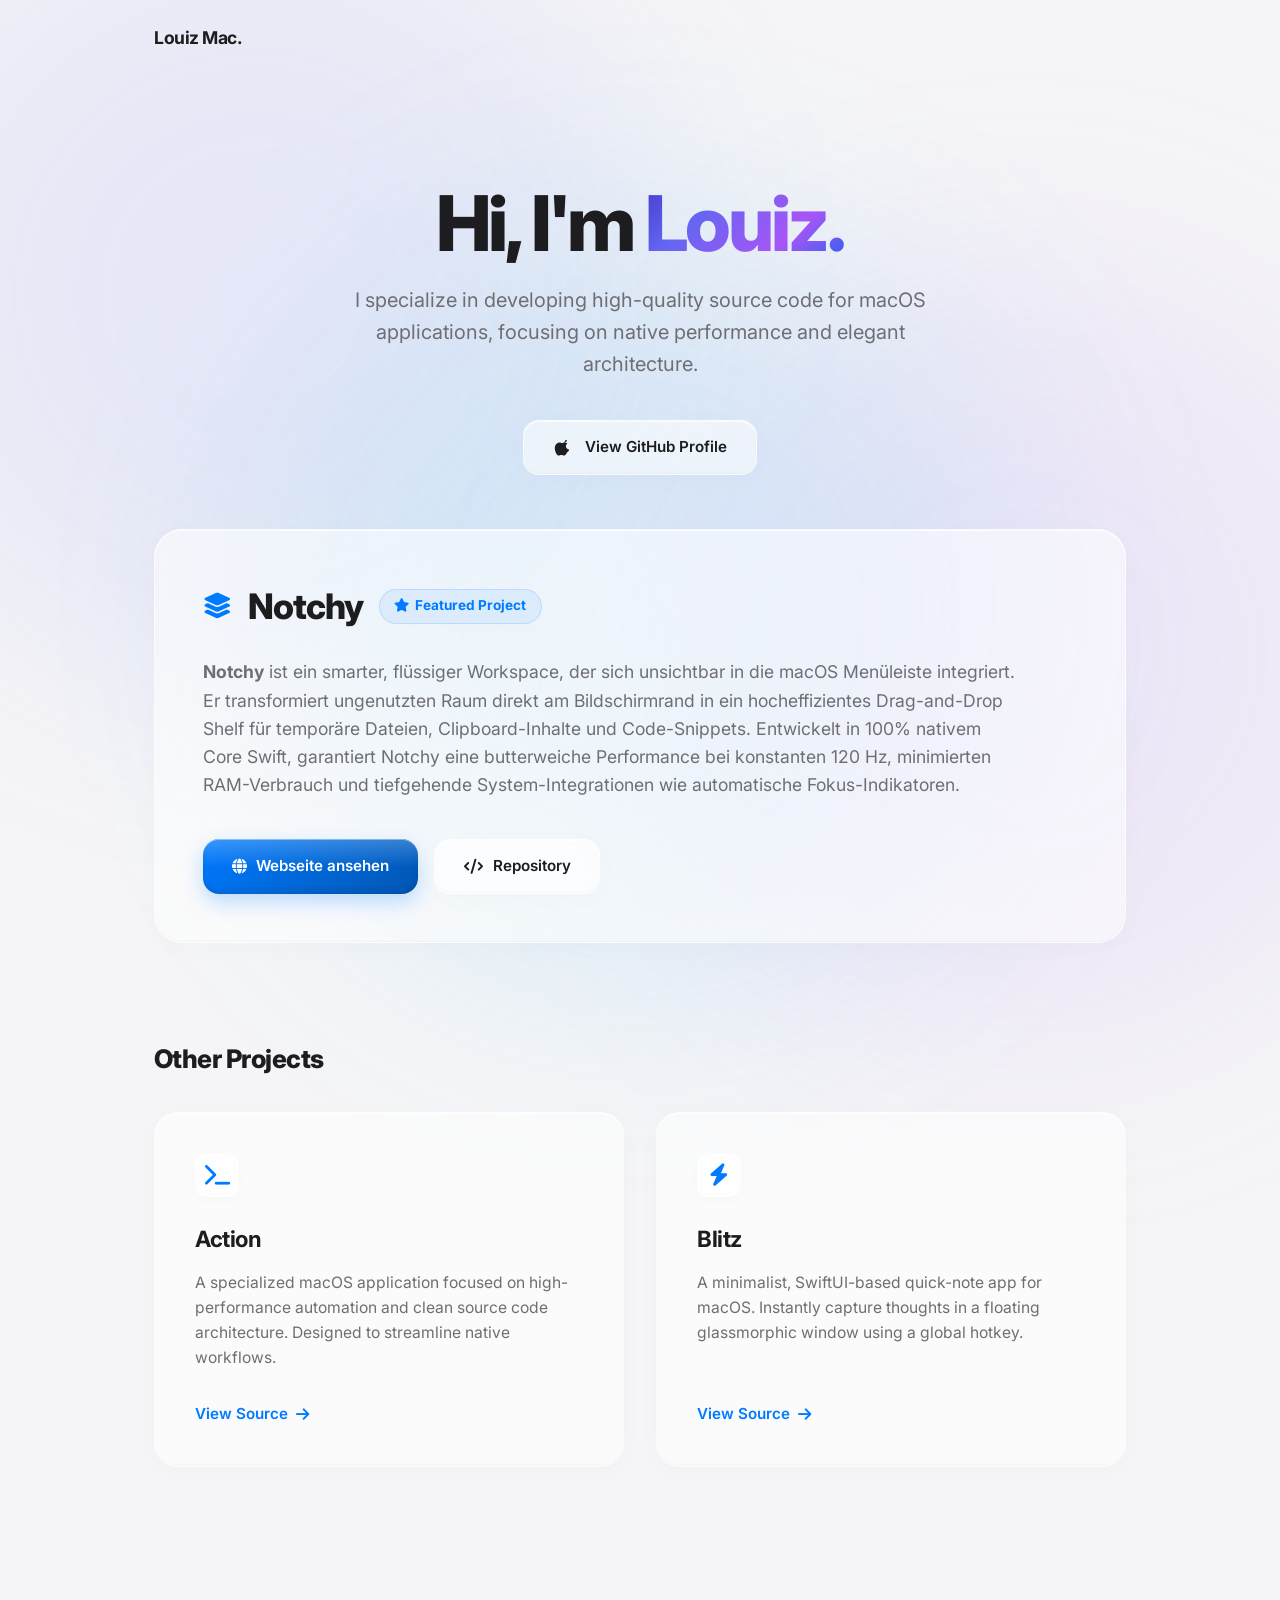
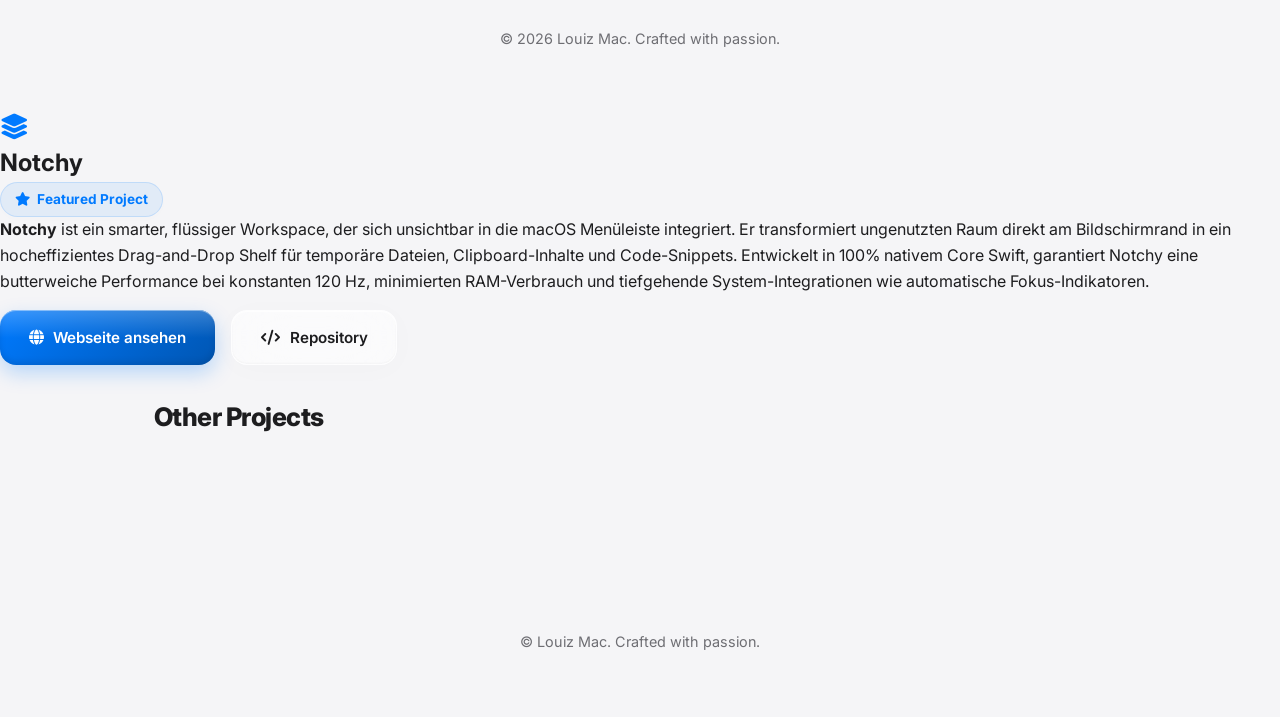
==== commit 77efdeb9: "Update index.html" ====
--- a/index.html
+++ b/index.html
@@ -7,7 +7,347 @@
     <link href="https://fonts.googleapis.com/css2?family=Inter:wght@300;400;500;600;700&display=swap" rel="stylesheet">
     <link rel="stylesheet" href="https://cdnjs.cloudflare.com/ajax/libs/font-awesome/6.4.0/css/all.min.css">
     
-    <link rel="stylesheet" href="style0.css">
+    <style>
+        :root {
+            /* iOS 26 Liquid Whitemode: Ultra-helles Apple-Grau mit organischen Auren im Background */
+            --bg-color: #f5f5f7;
+            --text-color: #1d1d1f;
+            --text-muted: #6e6e73;
+            --card-bg: rgba(255, 255, 255, 0.55);
+            --border-color: rgba(255, 255, 255, 0.60);
+            --primary: #007aff;
+            --primary-hover: #0056b3;
+            --accent: #a855f7;
+            --glass-blur: blur(30px) saturate(210%);
+            /* Mehrschichtiger Tiefenschatten */
+            --shadow: 0 4px 30px rgba(0, 0, 0, 0.02), inset 0 1px 1px rgba(255, 255, 255, 0.8), inset 0 -1px 2px rgba(0, 0, 0, 0.03);
+            --shadow-hover: 0 20px 40px rgba(0, 0, 0, 0.04), inset 0 1px 2px rgba(255, 255, 255, 0.9);
+        }
+
+        * { margin: 0; padding: 0; box-sizing: border-box; }
+
+        body {
+            font-family: -apple-system, BlinkMacSystemFont, 'Inter', sans-serif;
+            background-color: var(--bg-color);
+            color: var(--text-color);
+            line-height: 1.6;
+            min-height: 100vh;
+            position: relative;
+            overflow-x: hidden;
+            background-attachment: fixed;
+            -webkit-font-smoothing: antialiased;
+        }
+
+        /* Flüssige, organische Farbauren im Hintergrund */
+        .bg-glow {
+            position: fixed;
+            width: 60vw;
+            height: 60vw;
+            border-radius: 50%;
+            filter: blur(120px);
+            opacity: 0.12;
+            z-index: 0;
+            pointer-events: none;
+        }
+        .glow-1 { top: -10%; left: -10%; background: #818cf8; }
+        .glow-2 { top: 30%; right: -10%; background: #c084fc; }
+        .glow-3 { bottom: -10%; left: 20%; background: #38bdf8; }
+
+        @keyframes fadeInUp {
+            from { opacity: 0; transform: translateY(24px); }
+            to { opacity: 1; transform: translateY(0); }
+        }
+
+        .animate-up { opacity: 0; animation: fadeInUp 0.8s cubic-bezier(0.25, 1, 0.5, 1) forwards; }
+        .delay-1 { animation-delay: 0.1s; }
+        .delay-2 { animation-delay: 0.2s; }
+        .delay-3 { animation-delay: 0.3s; }
+
+        nav {
+            display: flex;
+            justify-content: space-between;
+            align-items: center;
+            padding: 1.5rem 5%;
+            max-width: 1100px;
+            margin: 0 auto;
+            position: sticky;
+            top: 0;
+            z-index: 50;
+            background: transparent;
+        }
+
+        .logo { 
+            font-size: 1.1rem; 
+            font-weight: 700; 
+            letter-spacing: -0.5px; 
+        }
+
+        header {
+            padding: 12vh 5% 6vh 5%;
+            max-width: 1100px;
+            margin: 0 auto;
+            text-align: center;
+            position: relative;
+            z-index: 10;
+        }
+
+        header h1 {
+            font-size: clamp(2.8rem, 6.5vw, 4.8rem);
+            font-weight: 800;
+            margin-bottom: 1.2rem;
+            letter-spacing: -0.04em;
+            line-height: 1.05;
+        }
+
+        /* Statischer Premium-Farbverlauf */
+        .gradient-text {
+            background: linear-gradient(135deg, #4338ca 0%, #6366f1 30%, #a855f7 70%, #2563eb 100%);
+            -webkit-background-clip: text;
+            background-clip: text;
+            color: transparent;
+        }
+
+        header p {
+            font-size: 1.25rem;
+            color: var(--text-muted);
+            margin: 0 auto 2.5rem auto;
+            max-width: 600px;
+            font-weight: 400;
+        }
+
+        /* Premium-Button mit flüssigem 3D-Glanz-Schimmer */
+        .btn {
+            display: inline-flex;
+            align-items: center;
+            justify-content: center;
+            gap: 0.6rem;
+            background: linear-gradient(135deg, #007aff 0%, #0056b3 100%);
+            color: #fff !important;
+            padding: 0.9rem 1.8rem;
+            border-radius: 16px;
+            text-decoration: none;
+            font-weight: 600;
+            font-size: 0.95rem;
+            transition: all 0.4s cubic-bezier(0.25, 1, 0.5, 1);
+            border: none;
+            cursor: pointer;
+            position: relative;
+            overflow: hidden;
+            box-shadow: 0 1px 0 rgba(255, 255, 255, 0.4) inset, 0 8px 20px rgba(0, 122, 255, 0.25), inset 0 -3px 6px rgba(0,0,0,0.1);
+        }
+
+        .btn::before {
+            content: '';
+            position: absolute;
+            top: 0; left: 0; right: 0; height: 50%;
+            background: linear-gradient(to bottom, rgba(255,255,255,0.22) 0%, rgba(255,255,255,0) 100%);
+            border-radius: 16px 16px 0 0;
+        }
+
+        .btn::after {
+            content: '';
+            position: absolute;
+            top: -50%; left: -60%; width: 30%; height: 200%;
+            background: linear-gradient(90deg, rgba(255, 255, 255, 0) 0%, rgba(255, 255, 255, 0.35) 50%, rgba(255, 255, 255, 0) 100%);
+            transform: rotate(25deg);
+            animation: shimmer 6s infinite ease-in-out;
+        }
+
+        @keyframes shimmer {
+            0% { left: -60%; }
+            15% { left: 140%; }
+            100% { left: 140%; }
+        }
+
+        .btn:hover {
+            transform: translateY(-3px) scale(1.01);
+            box-shadow: 0 1px 0 rgba(255, 255, 255, 0.4) inset, 0 14px 28px rgba(0, 122, 255, 0.35);
+        }
+
+        .btn-outline {
+            background: var(--card-bg);
+            backdrop-filter: var(--glass-blur);
+            -webkit-backdrop-filter: var(--glass-blur);
+            color: var(--text-color) !important;
+            border: 1px solid var(--border-color);
+            box-shadow: var(--shadow);
+        }
+        .btn-outline::before, .btn-outline::after { display: none; }
+
+        .btn-outline:hover {
+            background: rgba(255, 255, 255, 0.75);
+            border-color: rgba(255, 255, 255, 0.9);
+            transform: translateY(-3px);
+            box-shadow: var(--shadow-hover);
+        }
+
+        .hero-project {
+            padding: 0 5% 4rem 5%;
+            max-width: 1100px;
+            margin: 0 auto;
+            position: relative;
+            z-index: 10;
+        }
+
+        /* Liquid Glass Main Card */
+        .main-card {
+            background: var(--card-bg);
+            backdrop-filter: var(--glass-blur);
+            -webkit-backdrop-filter: var(--glass-blur);
+            border-radius: 28px;
+            padding: 3rem;
+            box-shadow: var(--shadow);
+            border: 1px solid var(--border-color);
+            display: flex;
+            flex-direction: column;
+            gap: 1.5rem;
+            transition: all 0.4s cubic-bezier(0.25, 1, 0.5, 1);
+        }
+
+        .main-card:hover {
+            transform: translateY(-4px);
+            box-shadow: var(--shadow-hover);
+        }
+
+        .main-card-header {
+            display: flex;
+            align-items: center;
+            justify-content: space-between;
+            flex-wrap: wrap;
+            gap: 1rem;
+        }
+
+        .project-title-group {
+            display: flex;
+            align-items: center;
+            gap: 1rem;
+        }
+
+        .main-card h2 {
+            font-size: 2.2rem;
+            font-weight: 800;
+            letter-spacing: -0.03em;
+        }
+
+        /* iOS 26 Capsule Badge */
+        .version-badge {
+            background: rgba(0, 122, 255, 0.08);
+            border: 1px solid rgba(0, 122, 255, 0.15);
+            color: #007aff;
+            padding: 0.35rem 0.9rem;
+            border-radius: 20px;
+            font-size: 0.85rem;
+            font-weight: 700;
+            display: inline-flex;
+            align-items: center;
+            gap: 0.4rem;
+            box-shadow: 0 2px 10px rgba(0,0,0,0.01);
+        }
+
+        .main-card p {
+            color: var(--text-muted);
+            font-size: 1.1rem;
+            max-width: 820px;
+        }
+
+        .main-card-actions {
+            display: flex;
+            gap: 1rem;
+            margin-top: 1rem;
+            flex-wrap: wrap;
+        }
+
+        section {
+            padding: 2rem 5% 4rem 5%;
+            max-width: 1100px;
+            margin: 0 auto;
+            position: relative;
+            z-index: 10;
+        }
+
+        .section-title {
+            font-size: 1.6rem;
+            font-weight: 800;
+            letter-spacing: -0.02em;
+            margin-bottom: 2rem;
+            color: var(--text-color);
+            display: flex;
+            align-items: center;
+            gap: 0.6rem;
+        }
+
+        .grid {
+            display: grid;
+            grid-template-columns: repeat(auto-fill, minmax(320px, 1fr));
+            gap: 2rem;
+        }
+
+        /* Liquid Glass Sub-Cards */
+        .card {
+            background: var(--card-bg);
+            backdrop-filter: var(--glass-blur);
+            -webkit-backdrop-filter: var(--glass-blur);
+            border-radius: 24px;
+            padding: 2.5rem;
+            box-shadow: var(--shadow);
+            transition: all 0.4s cubic-bezier(0.25, 1, 0.5, 1);
+            text-decoration: none;
+            color: inherit;
+            border: 1px solid var(--border-color);
+            display: flex;
+            flex-direction: column;
+            justify-content: space-between;
+        }
+
+        .card:hover {
+            transform: translateY(-6px) scale(1.01);
+            box-shadow: var(--shadow-hover);
+            border-color: rgba(255,255,255,0.8);
+        }
+
+        .card i.main-icon {
+            font-size: 1.4rem;
+            color: #007aff;
+            margin-bottom: 1.5rem;
+            display: inline-flex;
+            align-items: center;
+            justify-content: center;
+            background: rgba(255, 255, 255, 0.8);
+            width: 44px;
+            height: 44px;
+            border-radius: 12px;
+            border: 1px solid var(--border-color);
+            box-shadow: 0 4px 12px rgba(0,0,0,0.02);
+        }
+
+        .card h3 { font-size: 1.4rem; font-weight: 700; margin-bottom: 0.8rem; letter-spacing: -0.02em; }
+        .card p { color: var(--text-muted); font-size: 0.98rem; margin-bottom: 2rem; flex-grow: 1; }
+
+        .card-link {
+            font-weight: 600;
+            color: #007aff;
+            display: flex;
+            align-items: center;
+            gap: 0.5rem;
+            margin-top: auto;
+            font-size: 0.95rem;
+        }
+
+        footer {
+            text-align: center;
+            padding: 6rem 0 4rem 0;
+            color: var(--text-muted);
+            font-size: 0.9rem;
+            position: relative;
+            z-index: 10;
+        }
+
+        @media (max-width: 768px) {
+            header, .main-card-header { text-align: center; justify-content: center; }
+            .project-title-group { flex-direction: column; }
+            .main-card-actions { justify-content: center; }
+        }
+    </style>
 </head>
 <body>
 
@@ -65,6 +405,72 @@
         <p>&copy; <span id="year"></span> Louiz Mac. Crafted with passion.</p>
     </footer>
 
+    <script>
+        document.getElementById('year').textContent = new Date().getFullYear();
+
+        async function loadProjects() {
+            const container = document.getElementById('project-container');
+            try {
+                const response = await fetch('projects.json');
+                const projects = await response.json();
+                
+                if(!projects || projects.length === 0) {
+                    container.innerHTML = "<p style='color: var(--text-muted);'>No other projects at the moment.</p>";
+                    return;
+                }
+
+                container.innerHTML = projects.map(p => `
+                    <a href="${p.link}" target="_blank" class="card">
+                        <div>
+                            <i class="${p.icon} main-icon"></i>
+                            <h3>${p.title}</h3>
+                            <p>${p.description}</p>
+                        </div>
+                        <div class="card-link">
+                            View Source <i class="fas fa-arrow-right"></i>
+                        </div>
+                    </a>
+                `).join('');
+            } catch (err) {
+                container.innerHTML = "<p>Error loading projects. Check console.</p>";
+                console.error(err);
+            }
+        }
+        
+        loadProjects();
+    </script>
+</body>
+</html>                    <i class="fas fa-layer-group" style="font-size: 1.6rem; color: #007aff;"></i>
+                    <h2>Notchy</h2>
+                    <span class="version-badge">
+                        <i class="fas fa-star"></i> Featured Project
+                    </span>
+                </div>
+            </div>
+            
+            <p><strong>Notchy</strong> ist ein smarter, flüssiger Workspace, der sich unsichtbar in die macOS Menüleiste integriert. Er transformiert ungenutzten Raum direkt am Bildschirmrand in ein hocheffizientes Drag-and-Drop Shelf für temporäre Dateien, Clipboard-Inhalte und Code-Snippets. Entwickelt in 100% nativem Core Swift, garantiert Notchy eine butterweiche Performance bei konstanten 120 Hz, minimierten RAM-Verbrauch und tiefgehende System-Integrationen wie automatische Fokus-Indikatoren.</p>
+            
+            <div class="main-card-actions">
+                <a href="notchy.html" class="btn">
+                    <i class="fas fa-globe"></i> Webseite ansehen
+                </a>
+                <a href="https://github.com/louizmac" target="_blank" class="btn btn-outline">
+                    <i class="fas fa-code"></i> Repository
+                </a>
+            </div>
+        </div>
+    </div>
+
+    <section class="animate-up delay-3">
+        <h2 class="section-title">Other Projects</h2>
+        <div class="grid" id="project-container">
+            </div>
+    </section>
+
+    <footer>
+        <p>&copy; <span id="year"></span> Louiz Mac. Crafted with passion.</p>
+    </footer>
+
     <script src="script0.js"></script>
 </body>
 </html>
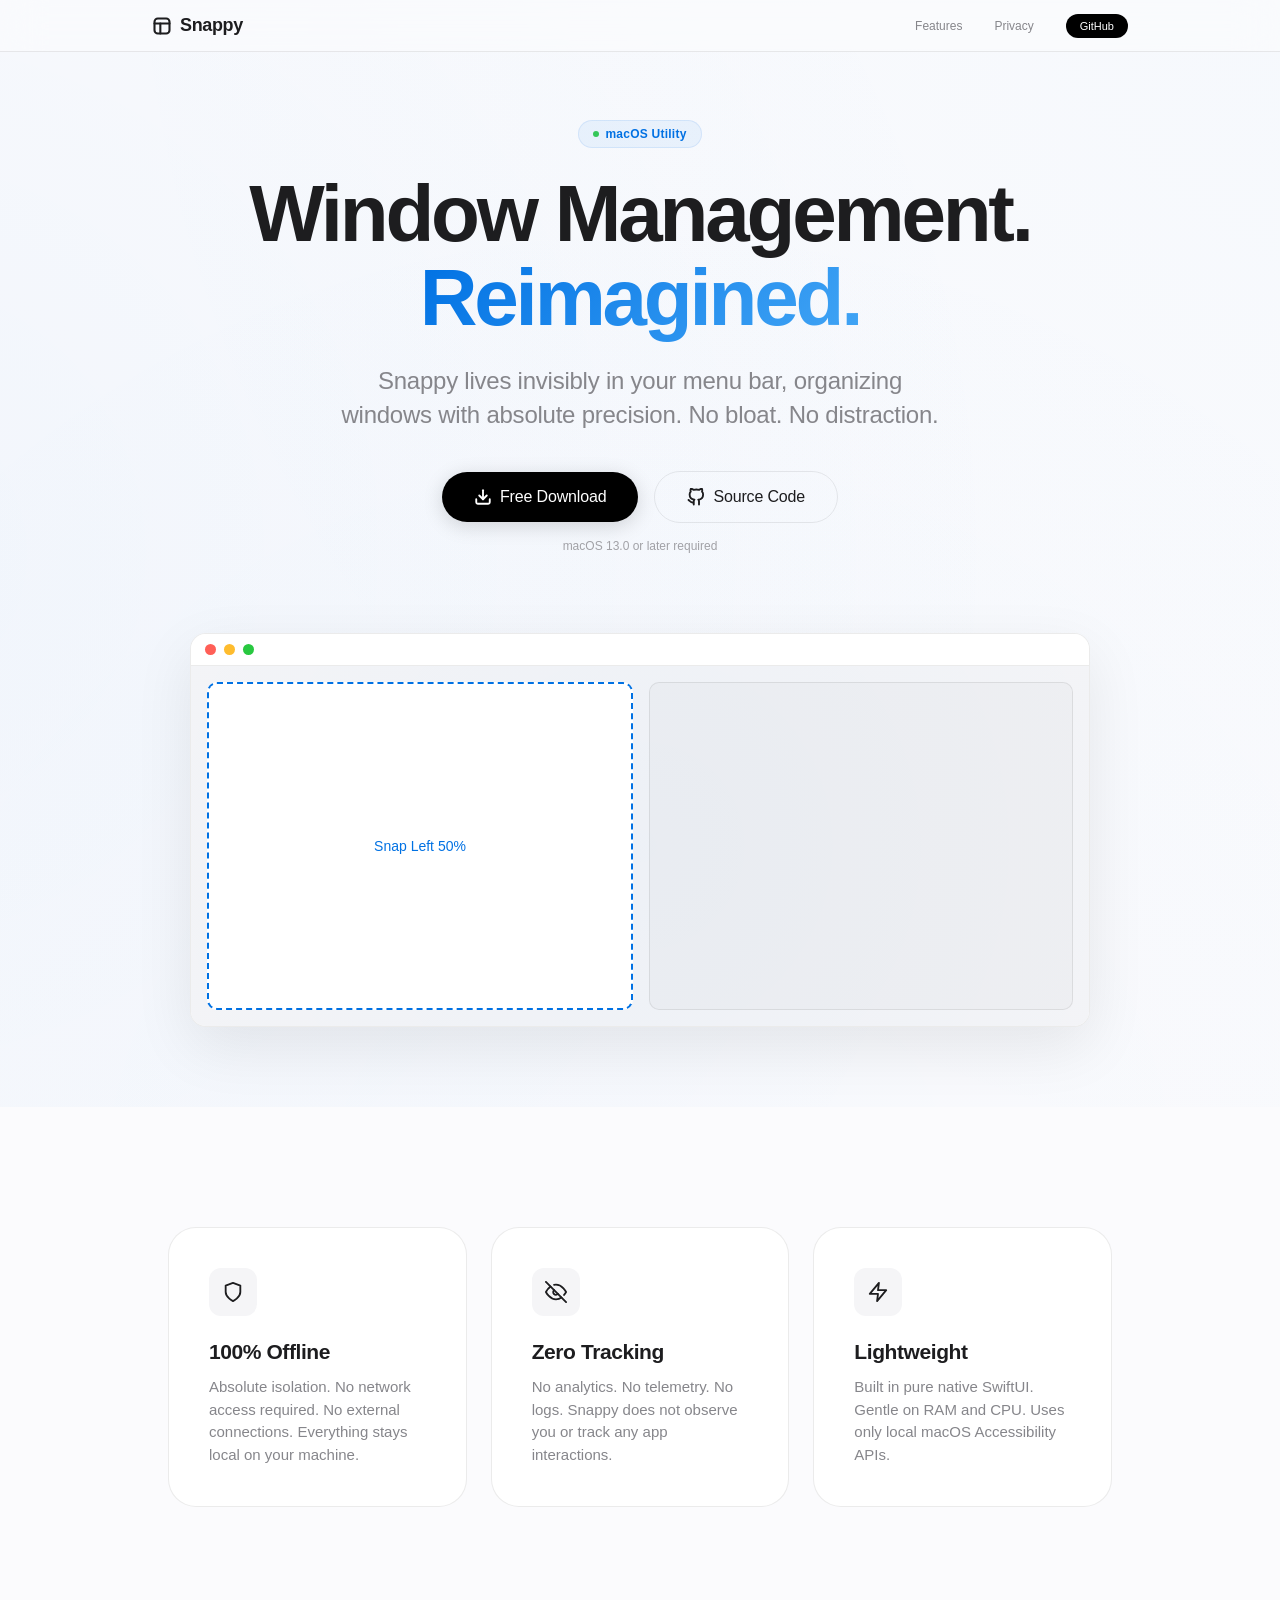
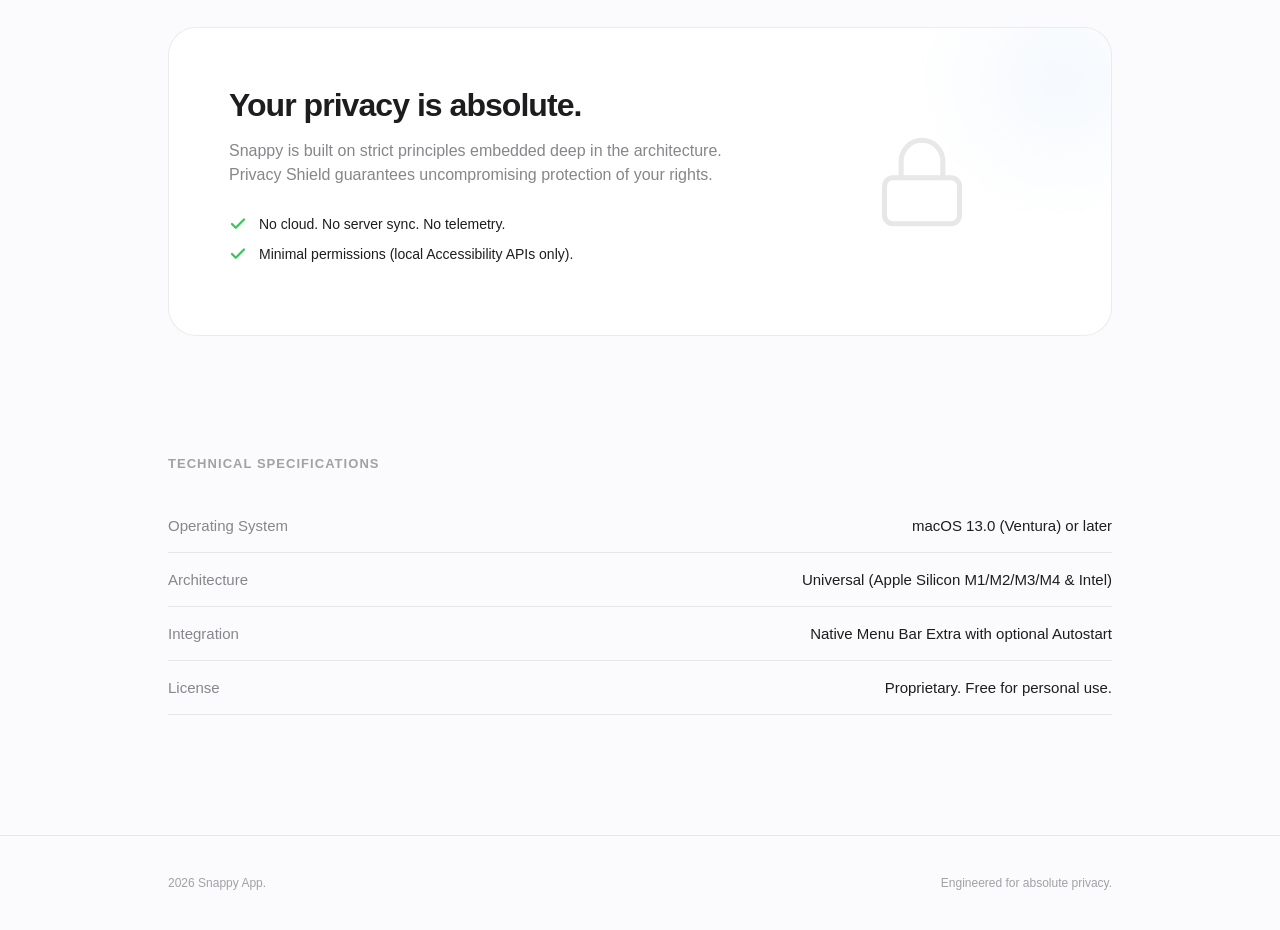
==== commit 872f60de: "Create index.html" ====
--- a/index.html
+++ b/index.html
@@ -1,476 +1,1233 @@
 <!DOCTYPE html>
-<html lang="de" class="scroll-smooth">
+<html lang="en">
 <head>
     <meta charset="UTF-8">
     <meta name="viewport" content="width=device-width, initial-scale=1.0">
-    <title>Louiz Mac | macOS Developer</title>
-    <link href="https://fonts.googleapis.com/css2?family=Inter:wght@300;400;500;600;700&display=swap" rel="stylesheet">
-    <link rel="stylesheet" href="https://cdnjs.cloudflare.com/ajax/libs/font-awesome/6.4.0/css/all.min.css">
-    
+    <title>Snappy — Window Manager for Mac</title>
     <style>
         :root {
-            /* iOS 26 Liquid Whitemode: Ultra-helles Apple-Grau mit organischen Auren im Background */
-            --bg-color: #f5f5f7;
-            --text-color: #1d1d1f;
-            --text-muted: #6e6e73;
-            --card-bg: rgba(255, 255, 255, 0.55);
-            --border-color: rgba(255, 255, 255, 0.60);
-            --primary: #007aff;
-            --primary-hover: #0056b3;
-            --accent: #a855f7;
-            --glass-blur: blur(30px) saturate(210%);
-            /* Mehrschichtiger Tiefenschatten */
-            --shadow: 0 4px 30px rgba(0, 0, 0, 0.02), inset 0 1px 1px rgba(255, 255, 255, 0.8), inset 0 -1px 2px rgba(0, 0, 0, 0.03);
-            --shadow-hover: 0 20px 40px rgba(0, 0, 0, 0.04), inset 0 1px 2px rgba(255, 255, 255, 0.9);
-        }
-
-        * { margin: 0; padding: 0; box-sizing: border-box; }
+            --bg: #fbfbfd;
+            --bg-warm: #f5f5f7;
+            --surface: #ffffff;
+            --text: #1d1d1f;
+            --text-secondary: #86868b;
+            --text-tertiary: #a1a1a6;
+            --accent: #0071e3;
+            --accent-hover: #0077ed;
+            --dark: #000000;
+            --border: rgba(0,0,0,0.08);
+            --shadow-sm: 0 2px 8px rgba(0,0,0,0.04);
+            --shadow-md: 0 8px 24px rgba(0,0,0,0.06);
+            --shadow-lg: 0 20px 60px rgba(0,0,0,0.08);
+            --radius: 18px;
+            --radius-lg: 28px;
+            --radius-full: 9999px;
+        }
+
+        * {
+            margin: 0;
+            padding: 0;
+            box-sizing: border-box;
+        }
+
+        html {
+            scroll-behavior: smooth;
+        }
 
         body {
-            font-family: -apple-system, BlinkMacSystemFont, 'Inter', sans-serif;
-            background-color: var(--bg-color);
-            color: var(--text-color);
-            line-height: 1.6;
+            font-family: -apple-system, BlinkMacSystemFont, "SF Pro Display", "SF Pro Text", "Helvetica Neue", Helvetica, Arial, sans-serif;
+            background: var(--bg);
+            color: var(--text);
+            -webkit-font-smoothing: antialiased;
+            overflow-x: hidden;
+        }
+
+        header {
+            position: fixed;
+            top: 0;
+            left: 0;
+            right: 0;
+            height: 52px;
+            background: rgba(251,251,253,0.72);
+            backdrop-filter: blur(20px) saturate(180%);
+            -webkit-backdrop-filter: blur(20px) saturate(180%);
+            z-index: 1000;
+            border-bottom: 1px solid var(--border);
+            opacity: 0;
+            transform: translateY(-10px);
+            animation: fadeDown 0.8s cubic-bezier(0.16, 1, 0.3, 1) forwards;
+        }
+
+        @keyframes fadeDown {
+            to { opacity: 1; transform: translateY(0); }
+        }
+
+        nav {
+            max-width: 1024px;
+            margin: 0 auto;
+            height: 100%;
+            display: flex;
+            align-items: center;
+            justify-content: space-between;
+            padding: 0 24px;
+        }
+
+        .logo {
+            display: flex;
+            align-items: center;
+            gap: 8px;
+            font-size: 18px;
+            font-weight: 600;
+            letter-spacing: -0.02em;
+            text-decoration: none;
+            color: var(--text);
+            opacity: 0;
+            animation: fadeIn 0.6s 0.2s ease forwards;
+            transition: transform 0.3s cubic-bezier(0.16, 1, 0.3, 1);
+        }
+
+        .logo:hover {
+            transform: scale(1.05);
+        }
+
+        .logo svg {
+            width: 20px;
+            height: 20px;
+            transition: transform 0.5s cubic-bezier(0.34, 1.56, 0.64, 1);
+        }
+
+        .logo:hover svg {
+            transform: rotate(15deg) scale(1.1);
+        }
+
+        .nav-links {
+            display: flex;
+            align-items: center;
+            gap: 32px;
+        }
+
+        .nav-links a {
+            font-size: 12px;
+            color: var(--text-secondary);
+            text-decoration: none;
+            font-weight: 400;
+            transition: all 0.3s cubic-bezier(0.16, 1, 0.3, 1);
+            opacity: 0;
+            animation: fadeIn 0.6s ease forwards;
+            position: relative;
+        }
+
+        .nav-links a::after {
+            content: '';
+            position: absolute;
+            bottom: -4px;
+            left: 50%;
+            width: 0;
+            height: 1.5px;
+            background: var(--accent);
+            transition: all 0.3s cubic-bezier(0.16, 1, 0.3, 1);
+            transform: translateX(-50%);
+            border-radius: 2px;
+        }
+
+        .nav-links a:hover {
+            color: var(--text);
+        }
+
+        .nav-links a:hover::after {
+            width: 100%;
+        }
+
+        .nav-links a:nth-child(1) { animation-delay: 0.3s; }
+        .nav-links a:nth-child(2) { animation-delay: 0.4s; }
+        .nav-links a:nth-child(3) { animation-delay: 0.5s; }
+
+        .nav-cta {
+            background: var(--dark);
+            color: #fff !important;
+            padding: 6px 14px;
+            border-radius: var(--radius-full);
+            font-weight: 500 !important;
+            font-size: 11px !important;
+            transition: all 0.3s cubic-bezier(0.16, 1, 0.3, 1);
+        }
+
+        .nav-cta::after { display: none !important; }
+
+        .nav-cta:hover {
+            background: #333;
+            transform: scale(1.04);
+            box-shadow: 0 4px 20px rgba(0,0,0,0.2);
+        }
+
+        @keyframes fadeIn {
+            to { opacity: 1; }
+        }
+
+        .hero {
             min-height: 100vh;
-            position: relative;
-            overflow-x: hidden;
-            background-attachment: fixed;
-            -webkit-font-smoothing: antialiased;
-        }
-
-        /* Flüssige, organische Farbauren im Hintergrund */
-        .bg-glow {
-            position: fixed;
-            width: 60vw;
-            height: 60vw;
-            border-radius: 50%;
-            filter: blur(120px);
-            opacity: 0.12;
+            display: flex;
+            flex-direction: column;
+            align-items: center;
+            justify-content: center;
+            text-align: center;
+            padding: 120px 24px 80px;
+            position: relative;
+            overflow: hidden;
+        }
+
+        .hero::before {
+            content: '';
+            position: absolute;
+            top: -50%;
+            left: -50%;
+            width: 200%;
+            height: 200%;
+            background: 
+                radial-gradient(circle at 20% 50%, rgba(0,113,227,0.04) 0%, transparent 50%),
+                radial-gradient(circle at 80% 20%, rgba(66,165,245,0.03) 0%, transparent 50%),
+                radial-gradient(circle at 50% 80%, rgba(0,113,227,0.02) 0%, transparent 50%);
+            animation: bgFloat 15s ease-in-out infinite;
             z-index: 0;
             pointer-events: none;
         }
-        .glow-1 { top: -10%; left: -10%; background: #818cf8; }
-        .glow-2 { top: 30%; right: -10%; background: #c084fc; }
-        .glow-3 { bottom: -10%; left: 20%; background: #38bdf8; }
-
-        @keyframes fadeInUp {
-            from { opacity: 0; transform: translateY(24px); }
-            to { opacity: 1; transform: translateY(0); }
-        }
-
-        .animate-up { opacity: 0; animation: fadeInUp 0.8s cubic-bezier(0.25, 1, 0.5, 1) forwards; }
-        .delay-1 { animation-delay: 0.1s; }
-        .delay-2 { animation-delay: 0.2s; }
-        .delay-3 { animation-delay: 0.3s; }
-
-        nav {
-            display: flex;
-            justify-content: space-between;
-            align-items: center;
-            padding: 1.5rem 5%;
-            max-width: 1100px;
-            margin: 0 auto;
-            position: sticky;
-            top: 0;
-            z-index: 50;
-            background: transparent;
-        }
-
-        .logo { 
-            font-size: 1.1rem; 
-            font-weight: 700; 
-            letter-spacing: -0.5px; 
-        }
-
-        header {
-            padding: 12vh 5% 6vh 5%;
-            max-width: 1100px;
-            margin: 0 auto;
-            text-align: center;
-            position: relative;
-            z-index: 10;
-        }
-
-        header h1 {
-            font-size: clamp(2.8rem, 6.5vw, 4.8rem);
-            font-weight: 800;
-            margin-bottom: 1.2rem;
+
+        @keyframes bgFloat {
+            0%, 100% { transform: translate(0, 0) rotate(0deg); }
+            33% { transform: translate(2%, 2%) rotate(1deg); }
+            66% { transform: translate(-1%, -1%) rotate(-0.5deg); }
+        }
+
+        .hero-badge {
+            display: inline-flex;
+            align-items: center;
+            gap: 6px;
+            font-size: 12px;
+            font-weight: 600;
+            color: var(--accent);
+            background: rgba(0,113,227,0.06);
+            padding: 6px 14px;
+            border-radius: var(--radius-full);
+            margin-bottom: 24px;
+            letter-spacing: 0.02em;
+            opacity: 0;
+            transform: translateY(20px);
+            animation: slideUp 0.8s 0.3s cubic-bezier(0.16, 1, 0.3, 1) forwards;
+            position: relative;
+            z-index: 1;
+            border: 1px solid rgba(0,113,227,0.1);
+        }
+
+        .hero-badge::before {
+            content: '';
+            width: 6px;
+            height: 6px;
+            background: #34c759;
+            border-radius: 50%;
+            animation: pulse 2s ease-in-out infinite;
+        }
+
+        @keyframes pulse {
+            0%, 100% { box-shadow: 0 0 0 0 rgba(52,199,89,0.4); }
+            50% { box-shadow: 0 0 0 6px rgba(52,199,89,0); }
+        }
+
+        .hero h1 {
+            font-size: clamp(48px, 8vw, 80px);
+            font-weight: 700;
             letter-spacing: -0.04em;
             line-height: 1.05;
-        }
-
-        /* Statischer Premium-Farbverlauf */
-        .gradient-text {
-            background: linear-gradient(135deg, #4338ca 0%, #6366f1 30%, #a855f7 70%, #2563eb 100%);
+            max-width: 800px;
+            margin-bottom: 24px;
+            opacity: 0;
+            transform: translateY(30px);
+            animation: slideUp 1s 0.5s cubic-bezier(0.16, 1, 0.3, 1) forwards;
+            position: relative;
+            z-index: 1;
+        }
+
+        .hero h1 span {
+            background: linear-gradient(135deg, #0071e3 0%, #42a5f5 50%, #0071e3 100%);
+            background-size: 200% 200%;
             -webkit-background-clip: text;
+            -webkit-text-fill-color: transparent;
             background-clip: text;
-            color: transparent;
-        }
-
-        header p {
-            font-size: 1.25rem;
-            color: var(--text-muted);
-            margin: 0 auto 2.5rem auto;
+            animation: gradientShift 4s ease-in-out infinite;
+        }
+
+        @keyframes gradientShift {
+            0%, 100% { background-position: 0% 50%; }
+            50% { background-position: 100% 50%; }
+        }
+
+        .hero p {
+            font-size: clamp(18px, 2.5vw, 24px);
+            color: var(--text-secondary);
             max-width: 600px;
+            line-height: 1.4;
             font-weight: 400;
-        }
-
-        /* Premium-Button mit flüssigem 3D-Glanz-Schimmer */
-        .btn {
+            letter-spacing: -0.01em;
+            margin-bottom: 40px;
+            opacity: 0;
+            transform: translateY(20px);
+            animation: slideUp 0.8s 0.7s cubic-bezier(0.16, 1, 0.3, 1) forwards;
+            position: relative;
+            z-index: 1;
+        }
+
+        @keyframes slideUp {
+            to { opacity: 1; transform: translateY(0); }
+        }
+
+        .hero-cta-group {
+            display: flex;
+            gap: 16px;
+            align-items: center;
+            position: relative;
+            z-index: 1;
+            opacity: 0;
+            transform: scale(0.9);
+            animation: popIn 0.6s 0.9s cubic-bezier(0.34, 1.56, 0.64, 1) forwards;
+        }
+
+        .hero-cta {
             display: inline-flex;
             align-items: center;
-            justify-content: center;
-            gap: 0.6rem;
-            background: linear-gradient(135deg, #007aff 0%, #0056b3 100%);
-            color: #fff !important;
-            padding: 0.9rem 1.8rem;
-            border-radius: 16px;
+            gap: 8px;
+            background: var(--dark);
+            color: #fff;
             text-decoration: none;
-            font-weight: 600;
-            font-size: 0.95rem;
-            transition: all 0.4s cubic-bezier(0.25, 1, 0.5, 1);
-            border: none;
-            cursor: pointer;
+            padding: 16px 32px;
+            border-radius: var(--radius-full);
+            font-size: 16px;
+            font-weight: 500;
+            letter-spacing: -0.01em;
+            transition: all 0.4s cubic-bezier(0.16, 1, 0.3, 1);
+            box-shadow: 0 4px 20px rgba(0,0,0,0.15);
             position: relative;
             overflow: hidden;
-            box-shadow: 0 1px 0 rgba(255, 255, 255, 0.4) inset, 0 8px 20px rgba(0, 122, 255, 0.25), inset 0 -3px 6px rgba(0,0,0,0.1);
-        }
-
-        .btn::before {
+        }
+
+        .hero-cta::before {
             content: '';
             position: absolute;
-            top: 0; left: 0; right: 0; height: 50%;
-            background: linear-gradient(to bottom, rgba(255,255,255,0.22) 0%, rgba(255,255,255,0) 100%);
-            border-radius: 16px 16px 0 0;
-        }
-
-        .btn::after {
+            top: 0;
+            left: -100%;
+            width: 100%;
+            height: 100%;
+            background: linear-gradient(90deg, transparent, rgba(255,255,255,0.15), transparent);
+            transition: left 0.6s;
+        }
+
+        .hero-cta:hover {
+            transform: scale(1.05) translateY(-2px);
+            box-shadow: 0 8px 30px rgba(0,0,0,0.25);
+        }
+
+        .hero-cta:hover::before {
+            left: 100%;
+        }
+
+        .hero-cta:active {
+            transform: scale(0.98);
+        }
+
+        .hero-cta-secondary {
+            display: inline-flex;
+            align-items: center;
+            gap: 8px;
+            background: transparent;
+            color: var(--text);
+            text-decoration: none;
+            padding: 16px 32px;
+            border-radius: var(--radius-full);
+            font-size: 16px;
+            font-weight: 500;
+            letter-spacing: -0.01em;
+            transition: all 0.4s cubic-bezier(0.16, 1, 0.3, 1);
+            border: 1.5px solid var(--border);
+            position: relative;
+            overflow: hidden;
+        }
+
+        .hero-cta-secondary::before {
             content: '';
             position: absolute;
-            top: -50%; left: -60%; width: 30%; height: 200%;
-            background: linear-gradient(90deg, rgba(255, 255, 255, 0) 0%, rgba(255, 255, 255, 0.35) 50%, rgba(255, 255, 255, 0) 100%);
-            transform: rotate(25deg);
-            animation: shimmer 6s infinite ease-in-out;
+            top: 0;
+            left: 0;
+            width: 100%;
+            height: 100%;
+            background: var(--bg-warm);
+            transform: scaleX(0);
+            transform-origin: right;
+            transition: transform 0.4s cubic-bezier(0.16, 1, 0.3, 1);
+            z-index: -1;
+            border-radius: var(--radius-full);
+        }
+
+        .hero-cta-secondary:hover {
+            border-color: var(--text-tertiary);
+            transform: scale(1.05) translateY(-2px);
+            box-shadow: var(--shadow-md);
+        }
+
+        .hero-cta-secondary:hover::before {
+            transform: scaleX(1);
+            transform-origin: left;
+        }
+
+        .hero-cta-secondary:active {
+            transform: scale(0.98);
+        }
+
+        @keyframes popIn {
+            to { opacity: 1; transform: scale(1); }
+        }
+
+        .hero-meta {
+            margin-top: 16px;
+            font-size: 12px;
+            color: var(--text-tertiary);
+            opacity: 0;
+            animation: fadeIn 0.6s 1.1s ease forwards;
+            position: relative;
+            z-index: 1;
+        }
+
+        .mockup {
+            max-width: 900px;
+            width: 90%;
+            margin: 80px auto 0;
+            background: var(--surface);
+            border-radius: 16px;
+            border: 1px solid var(--border);
+            box-shadow: var(--shadow-lg);
+            overflow: hidden;
+            opacity: 0;
+            transform: translateY(60px) scale(0.95) perspective(1000px) rotateX(5deg);
+            animation: mockupReveal 1.2s 1s cubic-bezier(0.16, 1, 0.3, 1) forwards;
+            transition: all 0.6s cubic-bezier(0.16, 1, 0.3, 1);
+            position: relative;
+            z-index: 1;
+        }
+
+        .mockup:hover {
+            transform: translateY(-8px) scale(1.01) perspective(1000px) rotateX(0deg);
+            box-shadow: 0 30px 80px rgba(0,0,0,0.15);
+        }
+
+        @keyframes mockupReveal {
+            to { opacity: 1; transform: translateY(0) scale(1) perspective(1000px) rotateX(0deg); }
+        }
+
+        .mockup-bar {
+            height: 32px;
+            display: flex;
+            align-items: center;
+            padding-left: 14px;
+            gap: 8px;
+            background: var(--surface);
+            border-bottom: 1px solid var(--border);
+        }
+
+        .dot {
+            width: 11px;
+            height: 11px;
+            border-radius: 50%;
+            transition: all 0.3s cubic-bezier(0.34, 1.56, 0.64, 1);
+            cursor: pointer;
+        }
+
+        .dot:hover {
+            transform: scale(1.3);
+        }
+
+        .dot-r { background: #ff5f57; }
+        .dot-y { background: #febc2e; }
+        .dot-g { background: #28c840; }
+
+        .mockup-body {
+            height: 360px;
+            background: #f5f5f7;
+            display: flex;
+            padding: 16px;
+            gap: 16px;
+            position: relative;
+            overflow: hidden;
+        }
+
+        .mockup-body::before {
+            content: '';
+            position: absolute;
+            top: -50%;
+            left: -50%;
+            width: 200%;
+            height: 200%;
+            background: radial-gradient(circle, rgba(0,113,227,0.03) 0%, transparent 70%);
+            animation: rotate 20s linear infinite;
+        }
+
+        @keyframes rotate {
+            to { transform: rotate(360deg); }
+        }
+
+        .snap-zone {
+            flex: 1;
+            border-radius: 10px;
+            display: flex;
+            align-items: center;
+            justify-content: center;
+            font-size: 14px;
+            font-weight: 500;
+            position: relative;
+            z-index: 1;
+            transition: all 0.5s cubic-bezier(0.16, 1, 0.3, 1);
+        }
+
+        .snap-left {
+            background: var(--surface);
+            border: 2px dashed var(--accent);
+            color: var(--accent);
+            animation: snapPulse 3s ease-in-out infinite;
+        }
+
+        @keyframes snapPulse {
+            0%, 100% { box-shadow: 0 0 0 0 rgba(0,113,227,0.1); }
+            50% { box-shadow: 0 0 30px 10px rgba(0,113,227,0.06); }
+        }
+
+        .snap-right {
+            background: rgba(0,0,0,0.02);
+            border: 1px solid var(--border);
+        }
+
+        .features {
+            max-width: 1024px;
+            margin: 0 auto;
+            padding: 120px 40px;
+        }
+
+        .features-grid {
+            display: grid;
+            grid-template-columns: repeat(3, 1fr);
+            gap: 24px;
+        }
+
+        .feature {
+            background: var(--surface);
+            border: 1px solid var(--border);
+            border-radius: var(--radius-lg);
+            padding: 40px;
+            transition: all 0.5s cubic-bezier(0.16, 1, 0.3, 1);
+            opacity: 0;
+            transform: translateY(40px) scale(0.98);
+            position: relative;
+            overflow: hidden;
+        }
+
+        .feature.visible {
+            opacity: 1;
+            transform: translateY(0) scale(1);
+        }
+
+        .feature::before {
+            content: '';
+            position: absolute;
+            top: 0;
+            left: 0;
+            width: 100%;
+            height: 3px;
+            background: linear-gradient(90deg, var(--accent), #42a5f5);
+            transform: scaleX(0);
+            transform-origin: left;
+            transition: transform 0.5s cubic-bezier(0.16, 1, 0.3, 1);
+        }
+
+        .feature:hover {
+            transform: translateY(-12px) scale(1.02);
+            box-shadow: var(--shadow-lg);
+            border-color: rgba(0,113,227,0.15);
+        }
+
+        .feature:hover::before {
+            transform: scaleX(1);
+        }
+
+        .feature-icon {
+            width: 48px;
+            height: 48px;
+            border-radius: 12px;
+            background: var(--bg-warm);
+            display: flex;
+            align-items: center;
+            justify-content: center;
+            margin-bottom: 24px;
+            color: var(--text);
+            transition: all 0.4s cubic-bezier(0.34, 1.56, 0.64, 1);
+        }
+
+        .feature:hover .feature-icon {
+            background: var(--accent);
+            color: #fff;
+            transform: scale(1.15) rotate(-8deg);
+            box-shadow: 0 8px 20px rgba(0,113,227,0.3);
+        }
+
+        .feature h3 {
+            font-size: 21px;
+            font-weight: 600;
+            letter-spacing: -0.02em;
+            margin-bottom: 12px;
+            transition: color 0.3s;
+        }
+
+        .feature:hover h3 {
+            color: var(--accent);
+        }
+
+        .feature p {
+            font-size: 15px;
+            color: var(--text-secondary);
+            line-height: 1.5;
+        }
+
+        .privacy {
+            max-width: 1024px;
+            margin: 0 auto 120px;
+            padding: 0 40px;
+        }
+
+        .privacy-card {
+            background: var(--surface);
+            border: 1px solid var(--border);
+            border-radius: var(--radius-lg);
+            padding: 60px;
+            display: flex;
+            align-items: center;
+            gap: 48px;
+            opacity: 0;
+            transform: translateY(40px) scale(0.98);
+            transition: all 0.8s cubic-bezier(0.16, 1, 0.3, 1);
+            position: relative;
+            overflow: hidden;
+        }
+
+        .privacy-card::before {
+            content: '';
+            position: absolute;
+            top: -100px;
+            right: -100px;
+            width: 300px;
+            height: 300px;
+            background: radial-gradient(circle, rgba(0,113,227,0.04) 0%, transparent 70%);
+            transition: all 0.6s;
+        }
+
+        .privacy-card:hover::before {
+            top: -80px;
+            right: -80px;
+            width: 350px;
+            height: 350px;
+        }
+
+        .privacy-card.visible {
+            opacity: 1;
+            transform: translateY(0) scale(1);
+        }
+
+        .privacy-card:hover {
+            box-shadow: var(--shadow-lg);
+            transform: translateY(-4px);
+        }
+
+        .privacy-content {
+            flex: 2;
+            position: relative;
+            z-index: 1;
+        }
+
+        .privacy-content h2 {
+            font-size: 32px;
+            font-weight: 700;
+            letter-spacing: -0.03em;
+            margin-bottom: 16px;
+            line-height: 1.1;
+            transition: color 0.3s;
+        }
+
+        .privacy-card:hover .privacy-content h2 {
+            color: var(--accent);
+        }
+
+        .privacy-content p {
+            font-size: 16px;
+            color: var(--text-secondary);
+            line-height: 1.5;
+            margin-bottom: 28px;
+        }
+
+        .privacy-item {
+            display: flex;
+            align-items: center;
+            gap: 12px;
+            font-size: 14px;
+            font-weight: 500;
+            margin-bottom: 12px;
+            opacity: 0;
+            transform: translateX(-20px);
+            transition: all 0.5s cubic-bezier(0.16, 1, 0.3, 1);
+        }
+
+        .privacy-card.visible .privacy-item {
+            opacity: 1;
+            transform: translateX(0);
+        }
+
+        .privacy-card.visible .privacy-item:nth-child(1) { transition-delay: 0.2s; }
+        .privacy-card.visible .privacy-item:nth-child(2) { transition-delay: 0.3s; }
+
+        .privacy-item svg {
+            color: #34c759;
+            flex-shrink: 0;
+            width: 18px;
+            height: 18px;
+            transition: transform 0.3s cubic-bezier(0.34, 1.56, 0.64, 1);
+        }
+
+        .privacy-item:hover svg {
+            transform: scale(1.2);
+        }
+
+        .privacy-visual {
+            flex: 1;
+            display: flex;
+            justify-content: center;
+            align-items: center;
+            position: relative;
+            z-index: 1;
+        }
+
+        .privacy-visual svg {
+            width: 100px;
+            height: 100px;
+            color: var(--text);
+            opacity: 0.1;
+            transition: all 0.6s cubic-bezier(0.34, 1.56, 0.64, 1);
+        }
+
+        .privacy-card:hover .privacy-visual svg {
+            opacity: 0.2;
+            transform: scale(1.15) rotate(-5deg);
+        }
+
+        .specs {
+            max-width: 1024px;
+            margin: 0 auto;
+            padding: 0 40px 120px;
+        }
+
+        .specs h3 {
+            font-size: 13px;
+            text-transform: uppercase;
+            letter-spacing: 0.08em;
+            color: var(--text-tertiary);
+            margin-bottom: 28px;
+            font-weight: 600;
+        }
+
+        .spec-row {
+            display: flex;
+            justify-content: space-between;
+            align-items: center;
+            padding: 18px 0;
+            border-bottom: 1px solid var(--border);
+            opacity: 0;
+            transform: translateX(-20px);
+            transition: all 0.5s cubic-bezier(0.16, 1, 0.3, 1);
+            position: relative;
+            overflow: hidden;
+        }
+
+        .spec-row.visible {
+            opacity: 1;
+            transform: translateX(0);
+        }
+
+        .spec-row::before {
+            content: '';
+            position: absolute;
+            left: 0;
+            top: 0;
+            width: 3px;
+            height: 100%;
+            background: var(--accent);
+            transform: scaleY(0);
+            transform-origin: bottom;
+            transition: transform 0.3s cubic-bezier(0.16, 1, 0.3, 1);
+            border-radius: 0 2px 2px 0;
+        }
+
+        .spec-row:hover {
+            padding-left: 16px;
+            background: rgba(0,0,0,0.01);
+        }
+
+        .spec-row:hover::before {
+            transform: scaleY(1);
+        }
+
+        .spec-label {
+            font-size: 15px;
+            color: var(--text-secondary);
+            font-weight: 400;
+            transition: color 0.3s;
+        }
+
+        .spec-row:hover .spec-label {
+            color: var(--text);
+        }
+
+        .spec-value {
+            font-size: 15px;
+            color: var(--text);
+            font-weight: 500;
+            transition: all 0.3s;
+        }
+
+        .spec-row:hover .spec-value {
+            color: var(--accent);
+            transform: translateX(4px);
+        }
+
+        footer {
+            border-top: 1px solid var(--border);
+            padding: 40px 0;
+            position: relative;
+            overflow: hidden;
+        }
+
+        footer::before {
+            content: '';
+            position: absolute;
+            top: 0;
+            left: 0;
+            width: 100%;
+            height: 1px;
+            background: linear-gradient(90deg, transparent, var(--accent), transparent);
+            opacity: 0;
+            transition: opacity 0.5s;
+        }
+
+        footer:hover::before {
+            opacity: 0.3;
+        }
+
+        .footer-inner {
+            max-width: 1024px;
+            margin: 0 auto;
+            padding: 0 40px;
+            display: flex;
+            justify-content: space-between;
+            align-items: center;
+            font-size: 12px;
+            color: var(--text-tertiary);
+        }
+
+        .footer-inner div {
+            transition: color 0.3s;
+        }
+
+        .footer-inner:hover div {
+            color: var(--text-secondary);
+        }
+
+        .cursor-glow {
+            width: 400px;
+            height: 400px;
+            background: radial-gradient(circle, rgba(0,113,227,0.06) 0%, transparent 70%);
+            position: fixed;
+            pointer-events: none;
+            z-index: 9999;
+            transform: translate(-50%, -50%);
+            transition: opacity 0.3s;
+            opacity: 0;
+            mix-blend-mode: screen;
+        }
+
+        .scroll-progress {
+            position: fixed;
+            top: 0;
+            left: 0;
+            height: 2px;
+            background: linear-gradient(90deg, var(--accent), #42a5f5);
+            z-index: 1001;
+            transform-origin: left;
+            transform: scaleX(0);
+        }
+
+        .particle {
+            position: fixed;
+            width: 4px;
+            height: 4px;
+            background: rgba(0,113,227,0.15);
+            border-radius: 50%;
+            pointer-events: none;
+            z-index: 0;
+            animation: floatParticle linear infinite;
+        }
+
+        @keyframes floatParticle {
+            0% { transform: translateY(100vh) translateX(0); opacity: 0; }
+            10% { opacity: 1; }
+            90% { opacity: 1; }
+            100% { transform: translateY(-10vh) translateX(20px); opacity: 0; }
+        }
+
+        .shimmer {
+            position: relative;
+            overflow: hidden;
+        }
+
+        .shimmer::after {
+            content: '';
+            position: absolute;
+            top: 0;
+            left: -100%;
+            width: 50%;
+            height: 100%;
+            background: linear-gradient(90deg, transparent, rgba(255,255,255,0.2), transparent);
+            animation: shimmer 3s infinite;
         }
 
         @keyframes shimmer {
-            0% { left: -60%; }
-            15% { left: 140%; }
-            100% { left: 140%; }
-        }
-
-        .btn:hover {
-            transform: translateY(-3px) scale(1.01);
-            box-shadow: 0 1px 0 rgba(255, 255, 255, 0.4) inset, 0 14px 28px rgba(0, 122, 255, 0.35);
-        }
-
-        .btn-outline {
-            background: var(--card-bg);
-            backdrop-filter: var(--glass-blur);
-            -webkit-backdrop-filter: var(--glass-blur);
-            color: var(--text-color) !important;
-            border: 1px solid var(--border-color);
-            box-shadow: var(--shadow);
-        }
-        .btn-outline::before, .btn-outline::after { display: none; }
-
-        .btn-outline:hover {
-            background: rgba(255, 255, 255, 0.75);
-            border-color: rgba(255, 255, 255, 0.9);
-            transform: translateY(-3px);
-            box-shadow: var(--shadow-hover);
-        }
-
-        .hero-project {
-            padding: 0 5% 4rem 5%;
-            max-width: 1100px;
-            margin: 0 auto;
-            position: relative;
-            z-index: 10;
-        }
-
-        /* Liquid Glass Main Card */
-        .main-card {
-            background: var(--card-bg);
-            backdrop-filter: var(--glass-blur);
-            -webkit-backdrop-filter: var(--glass-blur);
-            border-radius: 28px;
-            padding: 3rem;
-            box-shadow: var(--shadow);
-            border: 1px solid var(--border-color);
-            display: flex;
-            flex-direction: column;
-            gap: 1.5rem;
-            transition: all 0.4s cubic-bezier(0.25, 1, 0.5, 1);
-        }
-
-        .main-card:hover {
-            transform: translateY(-4px);
-            box-shadow: var(--shadow-hover);
-        }
-
-        .main-card-header {
-            display: flex;
-            align-items: center;
-            justify-content: space-between;
-            flex-wrap: wrap;
-            gap: 1rem;
-        }
-
-        .project-title-group {
-            display: flex;
-            align-items: center;
-            gap: 1rem;
-        }
-
-        .main-card h2 {
-            font-size: 2.2rem;
-            font-weight: 800;
-            letter-spacing: -0.03em;
-        }
-
-        /* iOS 26 Capsule Badge */
-        .version-badge {
-            background: rgba(0, 122, 255, 0.08);
-            border: 1px solid rgba(0, 122, 255, 0.15);
-            color: #007aff;
-            padding: 0.35rem 0.9rem;
-            border-radius: 20px;
-            font-size: 0.85rem;
-            font-weight: 700;
-            display: inline-flex;
-            align-items: center;
-            gap: 0.4rem;
-            box-shadow: 0 2px 10px rgba(0,0,0,0.01);
-        }
-
-        .main-card p {
-            color: var(--text-muted);
-            font-size: 1.1rem;
-            max-width: 820px;
-        }
-
-        .main-card-actions {
-            display: flex;
-            gap: 1rem;
-            margin-top: 1rem;
-            flex-wrap: wrap;
-        }
-
-        section {
-            padding: 2rem 5% 4rem 5%;
-            max-width: 1100px;
-            margin: 0 auto;
-            position: relative;
-            z-index: 10;
-        }
-
-        .section-title {
-            font-size: 1.6rem;
-            font-weight: 800;
-            letter-spacing: -0.02em;
-            margin-bottom: 2rem;
-            color: var(--text-color);
-            display: flex;
-            align-items: center;
-            gap: 0.6rem;
-        }
-
-        .grid {
-            display: grid;
-            grid-template-columns: repeat(auto-fill, minmax(320px, 1fr));
-            gap: 2rem;
-        }
-
-        /* Liquid Glass Sub-Cards */
-        .card {
-            background: var(--card-bg);
-            backdrop-filter: var(--glass-blur);
-            -webkit-backdrop-filter: var(--glass-blur);
-            border-radius: 24px;
-            padding: 2.5rem;
-            box-shadow: var(--shadow);
-            transition: all 0.4s cubic-bezier(0.25, 1, 0.5, 1);
-            text-decoration: none;
-            color: inherit;
-            border: 1px solid var(--border-color);
-            display: flex;
-            flex-direction: column;
-            justify-content: space-between;
-        }
-
-        .card:hover {
-            transform: translateY(-6px) scale(1.01);
-            box-shadow: var(--shadow-hover);
-            border-color: rgba(255,255,255,0.8);
-        }
-
-        .card i.main-icon {
-            font-size: 1.4rem;
-            color: #007aff;
-            margin-bottom: 1.5rem;
-            display: inline-flex;
-            align-items: center;
-            justify-content: center;
-            background: rgba(255, 255, 255, 0.8);
-            width: 44px;
-            height: 44px;
-            border-radius: 12px;
-            border: 1px solid var(--border-color);
-            box-shadow: 0 4px 12px rgba(0,0,0,0.02);
-        }
-
-        .card h3 { font-size: 1.4rem; font-weight: 700; margin-bottom: 0.8rem; letter-spacing: -0.02em; }
-        .card p { color: var(--text-muted); font-size: 0.98rem; margin-bottom: 2rem; flex-grow: 1; }
-
-        .card-link {
-            font-weight: 600;
-            color: #007aff;
-            display: flex;
-            align-items: center;
-            gap: 0.5rem;
-            margin-top: auto;
-            font-size: 0.95rem;
-        }
-
-        footer {
-            text-align: center;
-            padding: 6rem 0 4rem 0;
-            color: var(--text-muted);
-            font-size: 0.9rem;
-            position: relative;
-            z-index: 10;
+            0% { left: -100%; }
+            100% { left: 200%; }
+        }
+
+        .parallax-layer {
+            position: absolute;
+            pointer-events: none;
+            will-change: transform;
         }
 
         @media (max-width: 768px) {
-            header, .main-card-header { text-align: center; justify-content: center; }
-            .project-title-group { flex-direction: column; }
-            .main-card-actions { justify-content: center; }
+            .features-grid {
+                grid-template-columns: 1fr;
+            }
+            .privacy-card {
+                flex-direction: column;
+                padding: 40px 30px;
+            }
+            .hero h1 {
+                font-size: 42px;
+            }
+            .mockup-body {
+                height: 240px;
+            }
+            .nav-links a:not(.nav-cta) {
+                display: none;
+            }
+            .hero-cta-group {
+                flex-direction: column;
+                gap: 12px;
+            }
+            .hero-cta, .hero-cta-secondary {
+                width: 100%;
+                justify-content: center;
+            }
         }
     </style>
+<base target="_blank">
 </head>
 <body>
 
-    <div class="bg-glow glow-1"></div>
-    <div class="bg-glow glow-2"></div>
-    <div class="bg-glow glow-3"></div>
-
-    <nav class="animate-up">
-        <div class="logo">Louiz Mac.</div>
+<div class="scroll-progress" id="scrollProgress"></div>
+<div class="cursor-glow" id="cursorGlow"></div>
+
+<header>
+    <nav>
+        <a href="#" class="logo">
+            <svg viewBox="0 0 24 24" fill="none" stroke="currentColor" stroke-width="2.5" stroke-linecap="round" stroke-linejoin="round">
+                <rect x="3" y="3" width="18" height="18" rx="4"/>
+                <line x1="3" y1="9" x2="21" y2="9"/>
+                <line x1="10" y1="21" x2="10" y2="9"/>
+            </svg>
+            Snappy
+        </a>
+        <div class="nav-links">
+            <a href="#features">Features</a>
+            <a href="#privacy">Privacy</a>
+            <a href="https://github.com/louizmac/snappy" target="_blank" class="nav-cta shimmer">GitHub</a>
+        </div>
     </nav>
-
-    <header class="animate-up delay-1">
-        <h1>Hi, I'm <span class="gradient-text">Louiz.</span></h1>
-        <p>I specialize in developing high-quality source code for macOS applications, focusing on native performance and elegant architecture.</p>
-        <a href="https://github.com/louizmac" target="_blank" class="btn btn-outline">
-            <svg class="w-4 h-4 mb-0.5" viewBox="0 0 170 170" width="16" height="16" style="display:inline-block; vertical-align:middle; margin-right:6px;" fill="currentColor">
-                <path d="M150.37 130.25c-2.45 5.66-5.35 10.87-8.71 15.66-4.58 6.53-8.33 11.05-11.22 13.56-4.48 4.12-9.28 6.23-14.42 6.35-3.69 0-8.14-1.05-13.32-3.18-5.19-2.12-9.97-3.17-14.34-3.17-4.58 0-9.49 1.05-14.75 3.17-5.26 2.13-9.5 3.24-12.74 3.35-4.34.13-9.29-2.11-14.86-6.71-4.43-3.74-8.41-8.81-11.98-15.21-6.13-11.12-10.51-24.57-13.11-40.35-2.6-15.77-2.02-29.24 1.73-40.37 3.93-11.66 10.17-20.72 18.71-27.19 8.54-6.47 17.42-9.79 26.65-9.97 4.56-.04 9.79 1.17 15.7 3.64 5.9 2.48 9.94 3.72 12.13 3.72 2.1 0 6.34-1.31 12.73-3.91 6.38-2.6 11.46-3.83 15.23-3.7 11.98.49 21.62 5.04 28.93 13.67-11.04 6.76-16.4 15.93-16.1 27.5.31 9.49 4.09 17.4 11.33 23.73 7.24 6.33 15.65 9.71 25.22 10.15-2.24 6.71-5.12 13.22-8.62 19.53zM119.22 30.13c0-7.33 2.65-14.19 7.96-20.58 5.3-6.38 11.98-10.15 20.02-11.3 1.05 7.64-1.63 14.68-8.03 21.13-6.4 6.46-13.33 9.97-20.78 10.54-.15-.54-.22-1.12-.22-1.79z"/>
-            </svg>
-            View GitHub Profile
-        </a>
-    </header>
-
-    <div class="hero-project animate-up delay-2">
-        <div class="main-card">
-            <div class="main-card-header">
-                <div class="project-title-group">
-                    <i class="fas fa-layer-group" style="font-size: 1.6rem; color: #007aff;"></i>
-                    <h2>Notchy</h2>
-                    <span class="version-badge">
-                        <i class="fas fa-star"></i> Featured Project
-                    </span>
+</header>
+
+<main>
+    <section class="hero">
+        <div class="hero-badge">macOS Utility</div>
+        <h1>Window Management.<br><span>Reimagined.</span></h1>
+        <p>Snappy lives invisibly in your menu bar, organizing windows with absolute precision. No bloat. No distraction.</p>
+
+        <div class="hero-cta-group">
+            <a href="https://github.com/louizmac/louizmac.github.io/raw/refs/heads/main/Snappy.app.zip" class="hero-cta">
+                <svg width="18" height="18" viewBox="0 0 24 24" fill="none" stroke="currentColor" stroke-width="2.5" stroke-linecap="round" stroke-linejoin="round">
+                    <path d="M21 15v4a2 2 0 0 1-2 2H5a2 2 0 0 1-2-2v-4"/>
+                    <polyline points="7 10 12 15 17 10"/>
+                    <line x1="12" y1="15" x2="12" y2="3"/>
+                </svg>
+                Free Download
+            </a>
+            <a href="https://github.com/louizmac/snappy" target="_blank" class="hero-cta-secondary">
+                <svg width="18" height="18" viewBox="0 0 24 24" fill="none" stroke="currentColor" stroke-width="2.5" stroke-linecap="round" stroke-linejoin="round">
+                    <path d="M9 19c-5 1.5-5-2.5-7-3m14 6v-3.87a3.37 3.37 0 0 0-.94-2.61c3.14-.35 6.44-1.54 6.44-7A5.44 5.44 0 0 0 20 4.77 5.07 5.07 0 0 0 19.91 1S18.73.65 16 2.48a13.38 13.38 0 0 0-7 0C6.27.65 5.09 1 5.09 1A5.07 5.07 0 0 0 5 4.77a5.44 5.44 0 0 0-1.5 3.78c0 5.42 3.3 6.61 6.44 7A3.37 3.37 0 0 0 9 18.13V22"/>
+                </svg>
+                Source Code
+            </a>
+        </div>
+
+        <div class="hero-meta">macOS 13.0 or later required</div>
+
+        <div class="mockup">
+            <div class="mockup-bar">
+                <div class="dot dot-r"></div>
+                <div class="dot dot-y"></div>
+                <div class="dot dot-g"></div>
+            </div>
+            <div class="mockup-body">
+                <div class="snap-zone snap-left">Snap Left 50%</div>
+                <div class="snap-zone snap-right"></div>
+            </div>
+        </div>
+    </section>
+
+    <section class="features" id="features">
+        <div class="features-grid">
+            <div class="feature">
+                <div class="feature-icon">
+                    <svg width="22" height="22" viewBox="0 0 24 24" fill="none" stroke="currentColor" stroke-width="2" stroke-linecap="round" stroke-linejoin="round">
+                        <path d="M12 22s8-4 8-10V5l-8-3-8 3v7c0 6 8 10 8 10z"/>
+                    </svg>
+                </div>
+                <h3>100% Offline</h3>
+                <p>Absolute isolation. No network access required. No external connections. Everything stays local on your machine.</p>
+            </div>
+            <div class="feature">
+                <div class="feature-icon">
+                    <svg width="22" height="22" viewBox="0 0 24 24" fill="none" stroke="currentColor" stroke-width="2" stroke-linecap="round" stroke-linejoin="round">
+                        <path d="M17.94 17.94A10.07 10.07 0 0 1 12 20c-7 0-11-8-11-8a18.45 18.45 0 0 1 5.06-5.94M9.9 4.24A9.12 9.12 0 0 1 12 4c7 0 11 8 11 8a18.5 18.5 0 0 1-2.16 3.19m-6.72-1.07a3 3 0 1 1-4.24-4.24"/>
+                        <line x1="1" y1="1" x2="23" y2="23"/>
+                    </svg>
+                </div>
+                <h3>Zero Tracking</h3>
+                <p>No analytics. No telemetry. No logs. Snappy does not observe you or track any app interactions.</p>
+            </div>
+            <div class="feature">
+                <div class="feature-icon">
+                    <svg width="22" height="22" viewBox="0 0 24 24" fill="none" stroke="currentColor" stroke-width="2" stroke-linecap="round" stroke-linejoin="round">
+                        <polygon points="13 2 3 14 12 14 11 22 21 10 12 10 13 2"/>
+                    </svg>
+                </div>
+                <h3>Lightweight</h3>
+                <p>Built in pure native SwiftUI. Gentle on RAM and CPU. Uses only local macOS Accessibility APIs.</p>
+            </div>
+        </div>
+    </section>
+
+    <section class="privacy" id="privacy">
+        <div class="privacy-card">
+            <div class="privacy-content">
+                <h2>Your privacy is absolute.</h2>
+                <p>Snappy is built on strict principles embedded deep in the architecture. Privacy Shield guarantees uncompromising protection of your rights.</p>
+                <div class="privacy-item">
+                    <svg viewBox="0 0 24 24" fill="none" stroke="currentColor" stroke-width="3" stroke-linecap="round" stroke-linejoin="round">
+                        <polyline points="20 6 9 17 4 12"/>
+                    </svg>
+                    No cloud. No server sync. No telemetry.
+                </div>
+                <div class="privacy-item">
+                    <svg viewBox="0 0 24 24" fill="none" stroke="currentColor" stroke-width="3" stroke-linecap="round" stroke-linejoin="round">
+                        <polyline points="20 6 9 17 4 12"/>
+                    </svg>
+                    Minimal permissions (local Accessibility APIs only).
                 </div>
             </div>
-            
-            <p><strong>Notchy</strong> ist ein smarter, flüssiger Workspace, der sich unsichtbar in die macOS Menüleiste integriert. Er transformiert ungenutzten Raum direkt am Bildschirmrand in ein hocheffizientes Drag-and-Drop Shelf für temporäre Dateien, Clipboard-Inhalte und Code-Snippets. Entwickelt in 100% nativem Core Swift, garantiert Notchy eine butterweiche Performance bei konstanten 120 Hz, minimierten RAM-Verbrauch und tiefgehende System-Integrationen wie automatische Fokus-Indikatoren.</p>
-            
-            <div class="main-card-actions">
-                <a href="notchy.html" class="btn">
-                    <i class="fas fa-globe"></i> Webseite ansehen
-                </a>
-                <a href="https://github.com/louizmac" target="_blank" class="btn btn-outline">
-                    <i class="fas fa-code"></i> Repository
-                </a>
+            <div class="privacy-visual">
+                <svg viewBox="0 0 24 24" fill="none" stroke="currentColor" stroke-width="1.2" stroke-linecap="round" stroke-linejoin="round">
+                    <rect x="3" y="11" width="18" height="11" rx="2" ry="2"/>
+                    <path d="M7 11V7a5 5 0 0 1 10 0v4"/>
+                </svg>
             </div>
         </div>
+    </section>
+
+    <section class="specs">
+        <h3>Technical Specifications</h3>
+        <div class="spec-row">
+            <span class="spec-label">Operating System</span>
+            <span class="spec-value">macOS 13.0 (Ventura) or later</span>
+        </div>
+        <div class="spec-row">
+            <span class="spec-label">Architecture</span>
+            <span class="spec-value">Universal (Apple Silicon M1/M2/M3/M4 & Intel)</span>
+        </div>
+        <div class="spec-row">
+            <span class="spec-label">Integration</span>
+            <span class="spec-value">Native Menu Bar Extra with optional Autostart</span>
+        </div>
+        <div class="spec-row">
+            <span class="spec-label">License</span>
+            <span class="spec-value">Proprietary. Free for personal use.</span>
+        </div>
+    </section>
+</main>
+
+<footer>
+    <div class="footer-inner">
+        <div>2026 Snappy App.</div>
+        <div>Engineered for absolute privacy.</div>
     </div>
-
-    <section class="animate-up delay-3">
-        <h2 class="section-title">Other Projects</h2>
-        <div class="grid" id="project-container">
-            </div>
-    </section>
-
-    <footer>
-        <p>&copy; <span id="year"></span> Louiz Mac. Crafted with passion.</p>
-    </footer>
-
-    <script>
-        document.getElementById('year').textContent = new Date().getFullYear();
-
-        async function loadProjects() {
-            const container = document.getElementById('project-container');
-            try {
-                const response = await fetch('projects.json');
-                const projects = await response.json();
-                
-                if(!projects || projects.length === 0) {
-                    container.innerHTML = "<p style='color: var(--text-muted);'>No other projects at the moment.</p>";
-                    return;
-                }
-
-                container.innerHTML = projects.map(p => `
-                    <a href="${p.link}" target="_blank" class="card">
-                        <div>
-                            <i class="${p.icon} main-icon"></i>
-                            <h3>${p.title}</h3>
-                            <p>${p.description}</p>
-                        </div>
-                        <div class="card-link">
-                            View Source <i class="fas fa-arrow-right"></i>
-                        </div>
-                    </a>
-                `).join('');
-            } catch (err) {
-                container.innerHTML = "<p>Error loading projects. Check console.</p>";
-                console.error(err);
+</footer>
+
+<script>
+    const observerOptions = {
+        threshold: 0.1,
+        rootMargin: '0px 0px -50px 0px'
+    };
+
+    const observer = new IntersectionObserver((entries) => {
+        entries.forEach(entry => {
+            if (entry.isIntersecting) {
+                entry.target.classList.add('visible');
             }
-        }
-        
-        loadProjects();
-    </script>
-</body>
-</html>                    <i class="fas fa-layer-group" style="font-size: 1.6rem; color: #007aff;"></i>
-                    <h2>Notchy</h2>
-                    <span class="version-badge">
-                        <i class="fas fa-star"></i> Featured Project
-                    </span>
-                </div>
-            </div>
-            
-            <p><strong>Notchy</strong> ist ein smarter, flüssiger Workspace, der sich unsichtbar in die macOS Menüleiste integriert. Er transformiert ungenutzten Raum direkt am Bildschirmrand in ein hocheffizientes Drag-and-Drop Shelf für temporäre Dateien, Clipboard-Inhalte und Code-Snippets. Entwickelt in 100% nativem Core Swift, garantiert Notchy eine butterweiche Performance bei konstanten 120 Hz, minimierten RAM-Verbrauch und tiefgehende System-Integrationen wie automatische Fokus-Indikatoren.</p>
-            
-            <div class="main-card-actions">
-                <a href="notchy.html" class="btn">
-                    <i class="fas fa-globe"></i> Webseite ansehen
-                </a>
-                <a href="https://github.com/louizmac" target="_blank" class="btn btn-outline">
-                    <i class="fas fa-code"></i> Repository
-                </a>
-            </div>
-        </div>
-    </div>
-
-    <section class="animate-up delay-3">
-        <h2 class="section-title">Other Projects</h2>
-        <div class="grid" id="project-container">
-            </div>
-    </section>
-
-    <footer>
-        <p>&copy; <span id="year"></span> Louiz Mac. Crafted with passion.</p>
-    </footer>
-
-    <script src="script0.js"></script>
+        });
+    }, observerOptions);
+
+    document.querySelectorAll('.feature, .privacy-card, .spec-row').forEach(el => {
+        observer.observe(el);
+    });
+
+    const cursorGlow = document.getElementById('cursorGlow');
+    let mouseX = 0, mouseY = 0;
+    let glowX = 0, glowY = 0;
+
+    document.addEventListener('mousemove', (e) => {
+        mouseX = e.clientX;
+        mouseY = e.clientY;
+        cursorGlow.style.opacity = '1';
+    });
+
+    document.addEventListener('mouseleave', () => {
+        cursorGlow.style.opacity = '0';
+    });
+
+    function animateGlow() {
+        glowX += (mouseX - glowX) * 0.08;
+        glowY += (mouseY - glowY) * 0.08;
+        cursorGlow.style.left = glowX + 'px';
+        cursorGlow.style.top = glowY + 'px';
+        requestAnimationFrame(animateGlow);
+    }
+    animateGlow();
+
+    const scrollProgress = document.getElementById('scrollProgress');
+    window.addEventListener('scroll', () => {
+        const scrollTop = window.scrollY;
+        const docHeight = document.documentElement.scrollHeight - window.innerHeight;
+        const progress = scrollTop / docHeight;
+        scrollProgress.style.transform = `scaleX(${progress})`;
+    });
+
+    document.querySelectorAll('a[href^="#"]').forEach(anchor => {
+        anchor.addEventListener('click', function(e) {
+            e.preventDefault();
+            const target = document.querySelector(this.getAttribute('href'));
+            if (target) {
+                target.scrollIntoView({ behavior: 'smooth', block: 'start' });
+            }
+        });
+    });
+
+    const mockup = document.querySelector('.mockup');
+    window.addEventListener('scroll', () => {
+        const scrolled = window.scrollY;
+        const heroHeight = document.querySelector('.hero').offsetHeight;
+        if (scrolled < heroHeight) {
+            const parallax = scrolled * 0.15;
+            mockup.style.transform = `translateY(${parallax}px)`;
+        }
+    });
+
+    function createParticle() {
+        const particle = document.createElement('div');
+        particle.className = 'particle';
+        particle.style.left = Math.random() * 100 + 'vw';
+        particle.style.animationDuration = (Math.random() * 10 + 15) + 's';
+        particle.style.animationDelay = Math.random() * 5 + 's';
+        particle.style.opacity = Math.random() * 0.3 + 0.1;
+        particle.style.width = particle.style.height = (Math.random() * 3 + 2) + 'px';
+        document.body.appendChild(particle);
+
+        setTimeout(() => {
+            particle.remove();
+        }, 25000);
+    }
+
+    for (let i = 0; i < 15; i++) {
+        setTimeout(createParticle, i * 300);
+    }
+
+    setInterval(createParticle, 2000);
+
+    window.addEventListener('load', () => {
+        document.querySelectorAll('.hero h1, .hero p').forEach((el, i) => {
+            el.style.animationDelay = (0.5 + i * 0.2) + 's';
+        });
+    });
+
+    const featureObserver = new IntersectionObserver((entries) => {
+        entries.forEach((entry, index) => {
+            if (entry.isIntersecting) {
+                setTimeout(() => {
+                    entry.target.classList.add('visible');
+                }, index * 150);
+            }
+        });
+    }, { threshold: 0.1 });
+
+    document.querySelectorAll('.feature').forEach((el, i) => {
+        el.style.transitionDelay = (i * 0.1) + 's';
+        featureObserver.observe(el);
+    });
+
+    const specObserver = new IntersectionObserver((entries) => {
+        entries.forEach((entry, index) => {
+            if (entry.isIntersecting) {
+                setTimeout(() => {
+                    entry.target.classList.add('visible');
+                }, index * 100);
+            }
+        });
+    }, { threshold: 0.1 });
+
+    document.querySelectorAll('.spec-row').forEach((el, i) => {
+        el.style.transitionDelay = (i * 0.08) + 's';
+        specObserver.observe(el);
+    });
+
+    let lastScroll = 0;
+    window.addEventListener('scroll', () => {
+        const header = document.querySelector('header');
+        const currentScroll = window.scrollY;
+
+        if (currentScroll > 50) {
+            header.style.boxShadow = '0 4px 20px rgba(0,0,0,0.05)';
+        } else {
+            header.style.boxShadow = 'none';
+        }
+
+        lastScroll = currentScroll;
+    });
+</script>
+
 </body>
 </html>
